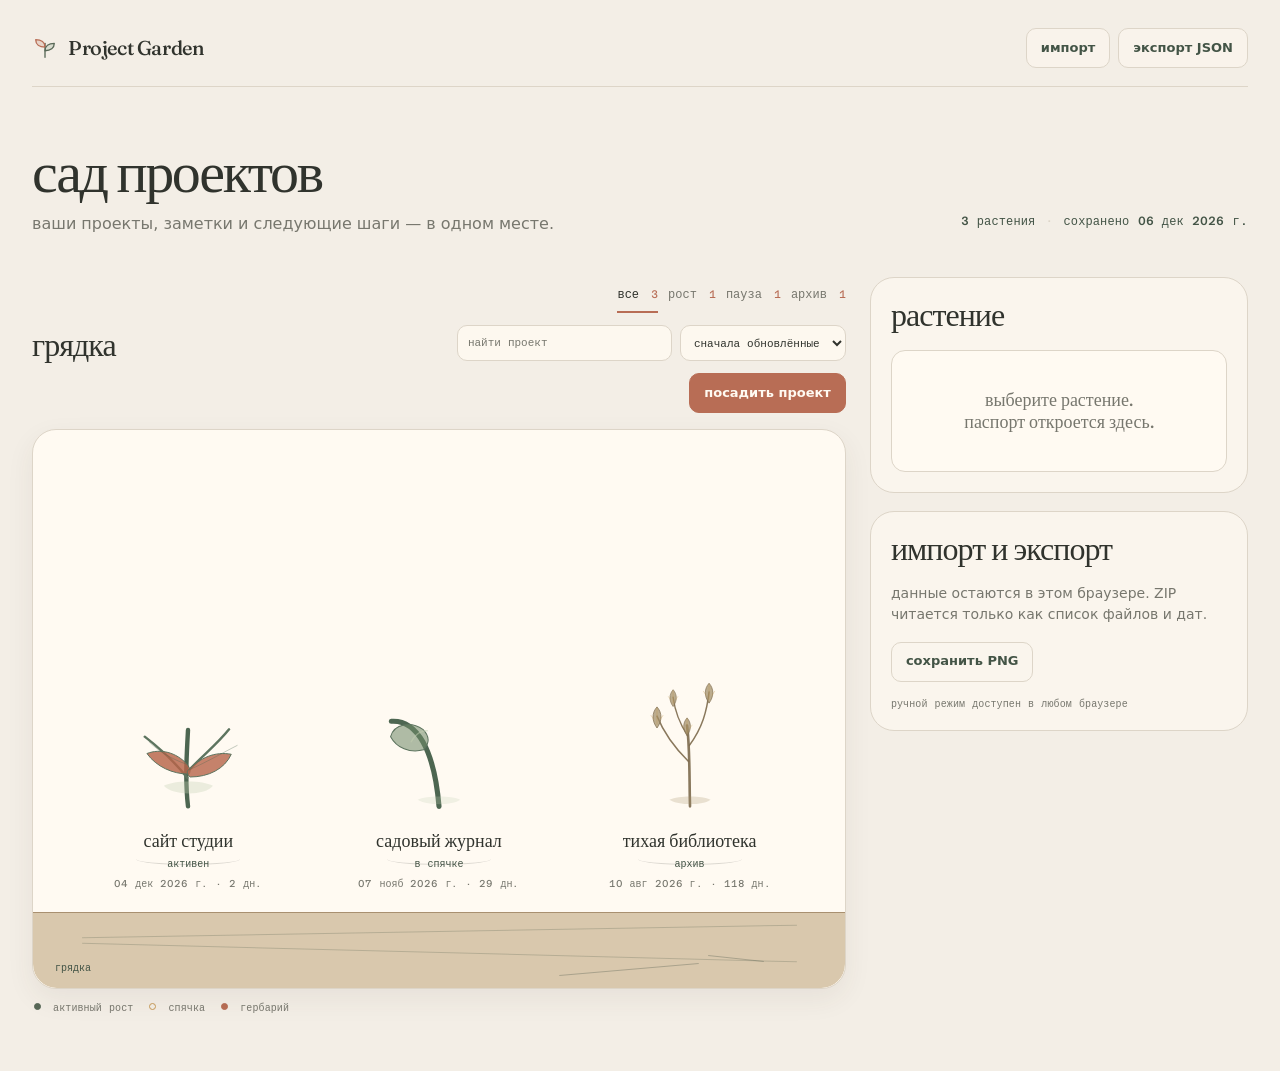
==== index.html @ 4c556061 "refine project garden for github pages" ====
<!doctype html>
<html lang="ru">
  <head>
    <meta charset="UTF-8" />
    <meta name="viewport" content="width=device-width, initial-scale=1" />
    <title>Project Garden — сад проектов</title>
    <link rel="preconnect" href="https://fonts.googleapis.com" />
    <link rel="preconnect" href="https://fonts.gstatic.com" crossorigin />
    <link href="https://fonts.googleapis.com/css2?family=Azeret+Mono:wght@400;500;600&family=Fraunces:opsz,wght@9..144,500;9..144,600;9..144,700&display=swap" rel="stylesheet" />
    <link rel="stylesheet" href="styles.css" />
  </head>
  <body>
    <a class="skip-link" href="#main-content">к содержанию</a>
    <main class="app-shell" id="main-content">
      <header class="topbar">
        <a class="brand" href="./" aria-label="Project Garden, на главную">
          <svg class="brand-mark" viewBox="0 0 28 28" aria-hidden="true" focusable="false">
            <path d="M14 24V9" />
            <path d="M14 13C8 13 4 10 4 5c6 0 10 3 10 8Z" />
            <path d="M14 17c6 0 10-3 10-8-6 0-10 3-10 8Z" />
          </svg>
          <span class="brand-name">Project Garden</span>
        </a>
        <nav class="top-actions" aria-label="инструменты журнала">
          <button class="button button-link" id="import-button" type="button">импорт</button>
          <button class="button button-link" id="export-json" type="button">экспорт JSON</button>
        </nav>
      </header>

      <section class="intro" aria-labelledby="page-title">
        <div>
          <h1 id="page-title">сад проектов</h1>
          <p class="intro-copy">ваши проекты, заметки и следующие шаги — в одном месте.</p>
        </div>
        <div class="intro-meta" aria-label="сводка сада">
          <span id="project-count">0 растений</span>
          <span class="meta-separator" aria-hidden="true">·</span>
          <span id="last-sync">локально</span>
        </div>
      </section>

      <div class="workspace">
        <section class="garden-column" aria-labelledby="garden-title">
          <div class="section-heading">
            <div>
              <h2 id="garden-title">грядка</h2>
            </div>
            <div class="heading-tools">
              <div class="filters" role="group" aria-label="фильтр по состоянию">
                <button class="filter-button is-active" data-filter="all" type="button">все <span class="filter-count" id="filter-count-all">3</span></button>
                <button class="filter-button" data-filter="active" type="button">рост <span class="filter-count" id="filter-count-active">1</span></button>
                <button class="filter-button" data-filter="sleeping" type="button">пауза <span class="filter-count" id="filter-count-sleeping">1</span></button>
                <button class="filter-button" data-filter="archived" type="button">архив <span class="filter-count" id="filter-count-archived">1</span></button>
              </div>
              <div class="garden-tools" role="search">
                  <label class="search-field">
                    <span class="visually-hidden">поиск по саду</span>
                    <input id="project-search" type="search" placeholder="найти проект" autocomplete="off" />
                    <button class="search-clear" id="clear-search" type="button" aria-label="очистить поиск" hidden>×</button>
                  </label>
                  <label class="sort-field">
                    <span class="visually-hidden">сортировка проектов</span>
                    <select id="project-sort">
                      <option value="updated">сначала обновлённые</option>
                      <option value="name">по названию</option>
                      <option value="status">по состоянию</option>
                    </select>
                  </label>
              </div>
              <button class="button button-plant" id="add-project" type="button">посадить проект</button>
            </div>
          </div>

          <div class="garden-scene" id="garden-scene" aria-live="polite">
            <div class="garden-empty" id="garden-empty" hidden>
              <span class="empty-stamp">пустая грядка</span>
              <h3 id="empty-title">посадите первый проект</h3>
              <p id="empty-copy">добавьте растение вручную или импортируйте JSON. сад сохранится в этом браузере.</p>
              <button class="button button-secondary" type="button" data-action="empty-add">добавить растение</button>
              <button class="button button-quiet" id="clear-filter" type="button" hidden>показать все</button>
            </div>
            <div class="plants-layer" id="plants-layer"></div>
            <div class="soil" aria-hidden="true">
              <span class="soil-label">грядка</span>
              <span class="soil-line"></span>
              <span class="soil-line soil-line-short"></span>
            </div>
          </div>

          <div class="garden-footer">
            <span><i class="legend-dot legend-active" aria-hidden="true"></i> активный рост</span>
            <span><i class="legend-dot legend-sleeping" aria-hidden="true"></i> спячка</span>
            <span><i class="legend-dot legend-archived" aria-hidden="true"></i> гербарий</span>
          </div>
        </section>

        <aside class="side-column">
          <section class="panel inspector-panel" aria-labelledby="inspector-title">
            <div class="section-heading compact">
              <div>
              <h2 id="inspector-title">растение</h2>
              </div>
              <span class="panel-index" id="panel-index"></span>
            </div>
            <div id="inspector-empty" class="inspector-empty">
                <p>выберите растение.<br />паспорт откроется здесь.</p>
            </div>
            <form id="project-form" class="project-form" hidden>
              <input type="hidden" id="project-id" name="id" />
              <div class="plant-preview" id="plant-preview" aria-hidden="true"></div>
              <div class="status-line">
                <span class="status-marker" id="status-marker"></span>
                <span class="mono" id="status-copy">активен</span>
                <span class="mono status-age" id="status-age">обновлено сегодня</span>
              </div>
              <label class="field field-large">
                <span>название</span>
                <input id="project-name" name="name" required maxlength="60" placeholder="например, сайт студии" />
              </label>
              <label class="field">
                <span>описание</span>
                <textarea id="project-description" name="description" rows="2" maxlength="220" placeholder="что растёт и зачем"></textarea>
              </label>
              <div class="form-grid">
                <label class="field">
                  <span>состояние</span>
                  <select id="project-status" name="status">
                    <option value="active">активный рост</option>
                    <option value="sleeping">в спячке</option>
                    <option value="archived">в архиве</option>
                  </select>
                </label>
                <label class="field color-field">
                  <span>цвет листьев</span>
                  <input id="project-color" name="color" type="color" value="#b7644a" />
                </label>
              </div>
              <label class="field">
                <span>последнее обновление</span>
                <input id="project-updated" name="updatedAt" type="date" />
              </label>
              <label class="field">
                <span>заметка</span>
                <textarea id="project-note" name="note" rows="2" maxlength="240" placeholder="что важно помнить"></textarea>
              </label>
              <label class="field">
                <span>следующий шаг</span>
                <input id="project-next-step" name="nextStep" maxlength="120" placeholder="например, собрать обратную связь" />
              </label>
              <div class="form-actions">
                <button class="button button-primary" type="submit">сохранить паспорт</button>
                <button class="button button-secondary" id="duplicate-project" type="button">дублировать</button>
                <button class="button button-quiet" id="delete-project" type="button">удалить</button>
              </div>
            </form>
          </section>

          <section class="panel tools-panel" aria-labelledby="tools-title">
            <div class="section-heading compact">
              <div>
              <h2 id="tools-title">импорт и экспорт</h2>
              </div>
            </div>
              <p class="panel-copy">данные остаются в этом браузере. ZIP читается только как список файлов и дат.</p>
            <div class="tool-actions">
              <button class="button button-secondary" id="export-png" type="button">сохранить PNG</button>
            </div>
            <label class="visually-hidden" for="file-input">файл JSON или ZIP для импорта</label>
            <input class="visually-hidden" id="file-input" type="file" aria-label="файл JSON или ZIP для импорта" accept=".json,.zip,application/json,application/zip" />
            <p class="file-note mono" id="file-note">ручной режим доступен в любом браузере</p>
          </section>
        </aside>
      </div>
      <p class="toast" id="toast" role="status" aria-live="polite"></p>
    </main>
    <script type="module" src="app.js"></script>
  </body>
</html>
---- styles.css ----
:root {
  color-scheme: light;
  --milk: #f3eee6;
  --paper: #fffaf2;
  --paper-soft: #faf4eb;
  --ink: #30332d;
  --muted: #77776e;
  --line: #ddd5c8;
  --moss: #586857;
  --moss-dark: #435446;
  --sage: #a9b9a2;
  --terracotta: #b86d55;
  --clay-dark: #955642;
  --ochre: #c79a58;
  --soil: #d9c8ad;
  --shadow: rgba(70, 60, 48, 0.07);
  --fraunces: "Fraunces", Georgia, serif;
  --mono: "Azeret Mono", "SFMono-Regular", Consolas, monospace;
  --sans: ui-sans-serif, system-ui, -apple-system, BlinkMacSystemFont, "Segoe UI", sans-serif;
  --radius-sm: 10px;
  --radius-md: 14px;
  --radius-lg: 20px;
  --radius-xl: 24px;
}

* { box-sizing: border-box; }
html { background: var(--milk); }
body { min-width: 320px; margin: 0; color: var(--ink); background: var(--milk); font-family: var(--sans); font-size: 15px; line-height: 1.5; -webkit-font-smoothing: antialiased; }
.skip-link { position: fixed; top: 12px; left: 12px; z-index: 20; transform: translateY(-160%); border: 1px solid var(--moss); padding: 9px 12px; color: var(--paper); background: var(--moss); font-family: var(--mono); font-size: 11px; text-decoration: none; }
.skip-link:focus { transform: translateY(0); }
button, input, textarea, select { font: inherit; }
button { cursor: pointer; }
h1, h2, h3, p { margin-top: 0; }
h1, h2, h3 { font-family: var(--fraunces); font-weight: 500; }
h1 { margin-bottom: 12px; font-size: clamp(44px, 5vw, 58px); letter-spacing: -0.04em; line-height: 0.98; }
h2 { margin-bottom: 0; font-size: clamp(28px, 3vw, 32px); letter-spacing: -0.03em; line-height: 1.05; }
h3 { margin-bottom: 8px; font-size: 23px; line-height: 1.15; }


.app-shell { width: min(1440px, calc(100% - 64px)); margin: 0 auto; padding: 28px 0 56px; }
.topbar { display: flex; align-items: center; gap: 20px; border-bottom: 1px solid var(--line); padding-bottom: 18px; }
.brand { display: inline-flex; align-items: center; gap: 10px; color: var(--ink); font-family: var(--fraunces); font-size: 20px; font-weight: 500; letter-spacing: -0.02em; line-height: 1.1; text-decoration: none; }
.brand-mark { width: 26px; height: 26px; flex: 0 0 auto; overflow: visible; fill: none; stroke: var(--moss); stroke-linecap: round; stroke-linejoin: round; stroke-width: 1.45; }
.brand-mark path:nth-child(2) { fill: rgba(184, 109, 85, 0.2); stroke: var(--terracotta); }
.brand-mark path:nth-child(3) { fill: rgba(169, 185, 162, 0.35); }
.top-actions { display: flex; align-items: center; gap: 8px; margin-left: auto; }

.button { min-height: 40px; border: 1px solid var(--line); border-radius: var(--radius-sm); padding: 9px 14px; color: var(--moss-dark); background: transparent; font-size: 13px; font-weight: 600; line-height: 1.15; transition: background-color 160ms ease, color 160ms ease, border-color 160ms ease; }
.button:hover { border-color: var(--sage); background: var(--paper); }
.button:focus-visible, .filter-button:focus-visible, input:focus-visible, textarea:focus-visible, select:focus-visible, .plant-button:focus-visible { outline: 3px solid rgba(199, 154, 88, 0.45); outline-offset: 3px; }
.button-link { border-color: var(--line); background: rgba(255, 250, 242, 0.5); }
.button-primary { border-color: var(--moss); color: var(--paper); background: var(--moss); }
.button-primary:hover { border-color: var(--moss-dark); color: var(--paper); background: var(--moss-dark); }
.button-secondary { color: var(--moss-dark); background: transparent; }
.button-secondary:hover { border-color: var(--moss); background: rgba(169, 185, 162, 0.14); }
.button-quiet { border-color: transparent; color: var(--terracotta); }
.button-quiet:hover { border-color: rgba(184, 109, 85, 0.35); color: var(--clay-dark); background: rgba(184, 109, 85, 0.08); }

.intro { display: flex; align-items: end; justify-content: space-between; gap: 32px; padding: 56px 0 42px; }
.intro-copy { max-width: 560px; margin: 0; color: var(--muted); font-size: 16px; line-height: 1.45; }
.intro-meta { display: flex; gap: 10px; align-items: center; padding-bottom: 5px; color: var(--moss-dark); font-family: var(--mono); font-size: 12px; font-weight: 500; line-height: 1.3; white-space: nowrap; }
.meta-separator { color: var(--line); }
.mono, .panel-index, .intro-meta, .garden-footer, .file-note { font-family: var(--mono); letter-spacing: 0.01em; }

.workspace { display: grid; grid-template-columns: minmax(0, 1.55fr) minmax(330px, 0.72fr); gap: 24px; align-items: start; }
.garden-column, .panel { min-width: 0; }
.section-heading { display: flex; align-items: center; justify-content: space-between; gap: 20px; margin-bottom: 16px; }
.section-heading.compact { align-items: start; margin-bottom: 18px; }
.heading-tools { display: flex; align-items: center; justify-content: flex-end; flex-wrap: wrap; gap: 12px 16px; }
.filters { display: flex; flex-wrap: wrap; align-items: center; gap: 2px 10px; }
.garden-tools { display: flex; align-items: center; justify-content: flex-end; flex-basis: 100%; gap: 8px; }
.search-field { position: relative; display: block; min-width: 190px; }
.search-field input { min-height: 36px; padding: 8px 30px 8px 10px; font-family: var(--mono); font-size: 11px; }
.search-field input::placeholder { color: var(--muted); opacity: 1; }
.search-clear { position: absolute; top: 50%; right: 4px; width: 26px; height: 26px; transform: translateY(-50%); border: 0; color: var(--muted); background: transparent; font-size: 18px; line-height: 1; }
.search-clear:hover { color: var(--ink); }
.sort-field { display: block; min-width: 150px; }
.sort-field select { min-height: 36px; padding: 8px 9px; font-family: var(--mono); font-size: 11px; }
.filter-button { min-height: 36px; border: 0; border-bottom: 2px solid transparent; padding: 7px 0 6px; color: var(--muted); background: transparent; font-family: var(--mono); font-size: 12px; line-height: 1.25; }
.filter-button:hover, .filter-button.is-active { color: var(--ink); border-bottom-color: var(--terracotta); }
.filter-count { margin-left: 4px; color: var(--terracotta); font-size: 11px; }
.button-plant { border-color: var(--terracotta); color: var(--paper); background: var(--terracotta); }
.button-plant:hover { border-color: var(--clay-dark); color: var(--paper); background: var(--clay-dark); }

.garden-scene { position: relative; min-height: 560px; overflow: hidden; border: 1px solid var(--line); border-radius: var(--radius-xl); background: var(--paper); box-shadow: 0 10px 28px var(--shadow); isolation: isolate; }
.plants-layer { position: absolute; inset: 34px 24px 90px; display: grid; grid-template-columns: repeat(auto-fit, minmax(126px, 1fr)); align-items: end; gap: 12px; padding: 24px 12px 0; }
.plant-button { position: relative; display: flex; min-width: 0; height: 420px; align-items: end; justify-content: center; border: 0; border-radius: var(--radius-md); padding: 0; color: inherit; background: transparent; text-align: center; }
.plant-button:hover { background: rgba(169, 185, 162, 0.08); }
.plant-button::after { content: ""; position: absolute; bottom: 43px; left: 50%; width: 104px; height: 11px; transform: translateX(-50%); border-bottom: 1px solid rgba(48, 51, 45, 0.17); border-radius: 50%; }
.plant-button.is-selected { background: rgba(184, 109, 85, 0.08); }
.plant-button.is-selected .plant-label { color: var(--clay-dark); }
.plant-figure { display: flex; flex-direction: column; align-items: center; gap: 7px; transform: translateY(-18px); }
.plant-svg { width: 176px; height: 270px; overflow: visible; transition: transform 220ms ease, filter 220ms ease; }
.plant-button:hover .plant-svg { transform: translateY(-4px); }
.plant-label { max-width: 175px; color: var(--ink); font-family: var(--fraunces); font-size: 18px; line-height: 1.1; }
.plant-state, .plant-age { color: var(--muted); font-family: var(--mono); font-size: 10px; line-height: 1.25; }
.plant-state { color: var(--moss-dark); }

.soil { position: absolute; right: 0; bottom: 0; left: 0; height: 76px; border-top: 1px solid #a99070; border-radius: 0 0 var(--radius-xl) var(--radius-xl); background: var(--soil); }
.soil::before, .soil::after { content: ""; position: absolute; inset: 18px 6% auto; border-top: 1px solid rgba(68, 83, 68, 0.23); transform: rotate(-1deg); }
.soil::after { top: 39px; transform: rotate(1.5deg); }
.soil-label { position: absolute; bottom: 13px; left: 22px; color: var(--moss-dark); font-family: var(--mono); font-size: 10px; }
.soil-line { position: absolute; right: 18%; bottom: 18px; width: 140px; border-top: 1px solid rgba(68, 83, 68, 0.32); transform: rotate(-5deg); }
.soil-line-short { right: 10%; bottom: 29px; width: 56px; transform: rotate(6deg); }

.garden-empty { position: absolute; top: 50%; left: 50%; width: min(390px, 76%); transform: translate(-50%, -50%); text-align: center; }
.garden-empty p { margin: 0 auto 20px; color: var(--muted); }
.empty-stamp { display: inline-block; margin-bottom: 16px; border-bottom: 1px solid var(--terracotta); color: var(--terracotta); font-family: var(--mono); font-size: 11px; }
.garden-empty[hidden], .project-form[hidden], [hidden] { display: none !important; }
.garden-footer { display: flex; flex-wrap: wrap; gap: 16px; padding: 13px 2px 0; color: var(--muted); font-size: 10px; line-height: 1.25; }
.legend-dot { display: inline-block; width: 7px; height: 7px; margin-right: 5px; border: 1px solid currentColor; border-radius: 50%; vertical-align: 1px; }
.legend-active { color: var(--moss); background: var(--moss); }
.legend-sleeping { color: var(--ochre); background: transparent; }
.legend-archived { color: var(--terracotta); background: var(--terracotta); }

.side-column { display: grid; gap: 18px; }
.panel { border: 1px solid var(--line); border-radius: var(--radius-xl); padding: 20px; background: rgba(255, 250, 242, 0.62); }
.panel-index { color: var(--muted); font-size: 11px; }
.inspector-empty { display: grid; min-height: 122px; place-items: center; border: 1px solid var(--line); border-radius: var(--radius-md); padding: 22px; color: var(--muted); background: var(--paper); font-family: var(--fraunces); font-size: 18px; line-height: 1.18; text-align: center; }
.inspector-empty p { margin: 0; }
.plant-preview { display: grid; min-height: 142px; place-items: center; margin-bottom: 14px; border: 1px solid var(--line); border-radius: var(--radius-md); background: var(--paper); }
.plant-preview .plant-svg { width: 108px; height: 142px; }
.status-line { display: flex; align-items: center; gap: 8px; margin-bottom: 18px; color: var(--moss-dark); font-family: var(--mono); font-size: 10px; line-height: 1.25; }
.status-marker { width: 8px; height: 8px; border: 1px solid currentColor; border-radius: 50%; background: currentColor; }
.status-age { margin-left: auto; color: var(--muted); font-size: 10px; }
.field { display: grid; gap: 6px; margin-bottom: 14px; color: var(--muted); font-family: var(--mono); font-size: 11px; line-height: 1.2; }
.field-large input { font-family: var(--fraunces); font-size: 24px; line-height: 1.15; }
input, textarea, select { width: 100%; border: 1px solid var(--line); border-radius: var(--radius-sm); padding: 10px 11px; color: var(--ink); background: rgba(255, 250, 242, 0.82); outline: none; }
input:hover, textarea:hover, select:hover { border-color: #b6b0a3; }
input:focus, textarea:focus, select:focus { border-color: var(--moss); }
textarea { min-height: 62px; resize: vertical; line-height: 1.4; }
select { appearance: auto; }
.form-grid { display: grid; grid-template-columns: 1fr 86px; gap: 12px; }
.color-field input { height: 40px; padding: 3px; }
.form-actions { display: flex; align-items: center; gap: 10px; margin-top: 20px; }
.panel-copy { max-width: 360px; margin-bottom: 18px; color: var(--muted); font-size: 14px; line-height: 1.45; }
.tool-actions { display: flex; flex-wrap: wrap; gap: 8px; }
.file-note { margin: 16px 0 0; color: var(--muted); font-size: 10px; line-height: 1.25; }
.toast { position: fixed; right: 28px; bottom: 24px; z-index: 10; max-width: 320px; margin: 0; border-left: 3px solid var(--terracotta); border-radius: 0 var(--radius-sm) var(--radius-sm) 0; padding: 11px 14px; color: var(--ink); background: var(--paper); box-shadow: 0 8px 24px var(--shadow); font-size: 13px; opacity: 0; transform: translateY(8px); pointer-events: none; transition: opacity 180ms ease, transform 180ms ease; }
.toast.is-visible { opacity: 1; transform: translateY(0); }
.visually-hidden { position: absolute !important; width: 1px !important; height: 1px !important; overflow: hidden !important; clip: rect(1px, 1px, 1px, 1px) !important; white-space: nowrap !important; }

@media (max-width: 980px) {
  .app-shell { width: min(100% - 36px, 760px); }
  .workspace { grid-template-columns: 1fr; }
  .side-column { grid-template-columns: 1fr 1fr; align-items: start; }
}

@media (max-width: 680px) {
  .app-shell { width: min(100% - 28px, 520px); padding-top: 18px; }
  .topbar { flex-wrap: wrap; gap: 12px 16px; }
  .top-actions { width: 100%; margin-left: 0; }
  .intro { display: block; padding: 40px 0 30px; }
  h1 { font-size: clamp(40px, 11vw, 46px); line-height: 1.02; }
  .intro-copy { max-width: 430px; font-size: 15px; }
  .intro-meta { margin-top: 16px; padding-bottom: 0; font-size: 11px; }
  .section-heading { display: block; }
  .heading-tools { display: block; margin-top: 12px; }
  .garden-tools { align-items: stretch; flex-direction: column; }
  .search-field, .sort-field { min-width: 0; width: 100%; }
  .filters { justify-content: start; }
  .button-plant { margin-top: 10px; }
  .garden-scene { min-height: 520px; border-radius: var(--radius-lg); }
  .plants-layer { inset: 26px 8px 82px; grid-template-columns: repeat(3, minmax(92px, 1fr)); gap: 4px; padding: 12px 2px 0; }
  .plant-button { height: 390px; }
  .plant-svg { width: 150px; height: 236px; }
  .plant-label { max-width: 100px; font-size: 14px; line-height: 1.1; overflow-wrap: anywhere; }
  .plant-state, .plant-age { font-size: 9px; line-height: 1.25; }
  .plant-age { max-width: 100px; white-space: normal; }
  .soil { border-radius: 0 0 var(--radius-lg) var(--radius-lg); }
  .side-column { grid-template-columns: 1fr; }
  .panel { border-radius: var(--radius-lg); padding: 18px; }
  .toast { right: 14px; bottom: 14px; left: 14px; max-width: none; }
}

@media (prefers-reduced-motion: reduce) {
  *, *::before, *::after { scroll-behavior: auto !important; transition-duration: 0.001ms !important; animation-duration: 0.001ms !important; animation-iteration-count: 1 !important; }
}
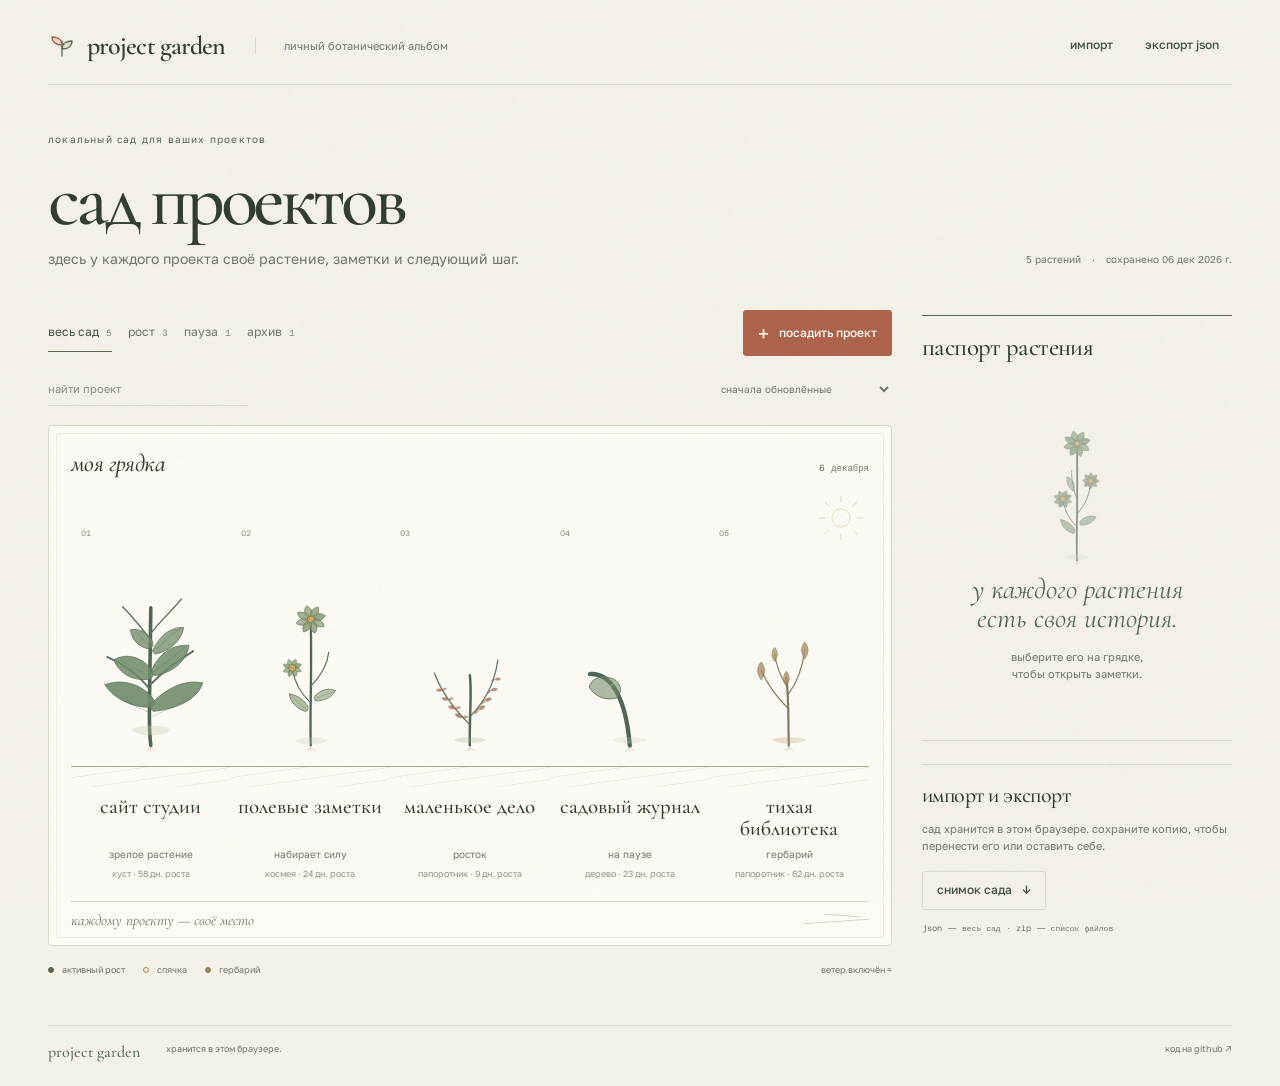
==== commit 291aa01c: "refine living garden and repository presentation" ====
--- a/index.html
+++ b/index.html
@@ -3,34 +3,44 @@
   <head>
     <meta charset="UTF-8" />
     <meta name="viewport" content="width=device-width, initial-scale=1" />
-    <title>Project Garden — сад проектов</title>
+    <title>project garden — сад проектов</title>
+    <meta name="description" content="локальный сад для проектов, заметок и следующих шагов. растения растут со временем, а данные остаются в вашем браузере." />
+    <meta name="theme-color" content="#f4f1e9" />
+    <meta property="og:title" content="project garden — сад проектов" />
+    <meta property="og:description" content="у каждого проекта своё растение, заметки и следующий шаг. локальный ботанический сад." />
+    <meta property="og:type" content="website" />
+    <meta property="og:url" content="https://chebaturkin.github.io/project-garden/" />
+    <meta property="og:image" content="https://chebaturkin.github.io/project-garden/docs/images/garden.png" />
+    <link rel="icon" href="favicon.svg" type="image/svg+xml" />
     <link rel="preconnect" href="https://fonts.googleapis.com" />
     <link rel="preconnect" href="https://fonts.gstatic.com" crossorigin />
-    <link href="https://fonts.googleapis.com/css2?family=Azeret+Mono:wght@400;500;600&family=Fraunces:opsz,wght@9..144,500;9..144,600;9..144,700&display=swap" rel="stylesheet" />
+    <link href="https://fonts.googleapis.com/css2?family=Azeret+Mono:wght@400;500&family=Cormorant+Garamond:ital,wght@0,400;0,500;0,600;1,400;1,500&family=Golos+Text:wght@400;500;600&display=swap" rel="stylesheet" />
     <link rel="stylesheet" href="styles.css" />
   </head>
   <body>
     <a class="skip-link" href="#main-content">к содержанию</a>
     <main class="app-shell" id="main-content">
       <header class="topbar">
-        <a class="brand" href="./" aria-label="Project Garden, на главную">
+        <a class="brand" href="./" aria-label="project garden, на главную">
           <svg class="brand-mark" viewBox="0 0 28 28" aria-hidden="true" focusable="false">
             <path d="M14 24V9" />
             <path d="M14 13C8 13 4 10 4 5c6 0 10 3 10 8Z" />
             <path d="M14 17c6 0 10-3 10-8-6 0-10 3-10 8Z" />
           </svg>
-          <span class="brand-name">Project Garden</span>
+          <span class="brand-name">project garden</span>
         </a>
+        <span class="topbar-note">личный ботанический альбом</span>
         <nav class="top-actions" aria-label="инструменты журнала">
           <button class="button button-link" id="import-button" type="button">импорт</button>
-          <button class="button button-link" id="export-json" type="button">экспорт JSON</button>
+          <button class="button button-link" id="export-json" type="button">экспорт json</button>
         </nav>
       </header>
 
       <section class="intro" aria-labelledby="page-title">
         <div>
+          <p class="eyebrow">локальный сад для ваших проектов</p>
           <h1 id="page-title">сад проектов</h1>
-          <p class="intro-copy">ваши проекты, заметки и следующие шаги — в одном месте.</p>
+          <p class="intro-copy">здесь у каждого проекта своё растение, заметки и следующий шаг.</p>
         </div>
         <div class="intro-meta" aria-label="сводка сада">
           <span id="project-count">0 растений</span>
@@ -41,16 +51,12 @@
 
       <div class="workspace">
         <section class="garden-column" aria-labelledby="garden-title">
-          <div class="section-heading">
-            <div>
-              <h2 id="garden-title">грядка</h2>
-            </div>
-            <div class="heading-tools">
+          <div class="garden-toolbar">
               <div class="filters" role="group" aria-label="фильтр по состоянию">
-                <button class="filter-button is-active" data-filter="all" type="button">все <span class="filter-count" id="filter-count-all">3</span></button>
-                <button class="filter-button" data-filter="active" type="button">рост <span class="filter-count" id="filter-count-active">1</span></button>
-                <button class="filter-button" data-filter="sleeping" type="button">пауза <span class="filter-count" id="filter-count-sleeping">1</span></button>
-                <button class="filter-button" data-filter="archived" type="button">архив <span class="filter-count" id="filter-count-archived">1</span></button>
+                <button class="filter-button is-active" data-filter="all" type="button">весь сад <span class="filter-count" id="filter-count-all">0</span></button>
+                <button class="filter-button" data-filter="active" type="button">рост <span class="filter-count" id="filter-count-active">0</span></button>
+                <button class="filter-button" data-filter="sleeping" type="button">пауза <span class="filter-count" id="filter-count-sleeping">0</span></button>
+                <button class="filter-button" data-filter="archived" type="button">архив <span class="filter-count" id="filter-count-archived">0</span></button>
               </div>
               <div class="garden-tools" role="search">
                   <label class="search-field">
@@ -67,21 +73,25 @@
                     </select>
                   </label>
               </div>
-              <button class="button button-plant" id="add-project" type="button">посадить проект</button>
-            </div>
+              <button class="button button-plant" id="add-project" type="button"><span aria-hidden="true">+</span> посадить проект</button>
           </div>
 
-          <div class="garden-scene" id="garden-scene" aria-live="polite">
+          <div class="garden-scene" id="garden-scene">
+            <div class="scene-heading">
+              <h2 id="garden-title">моя грядка</h2>
+              <span class="scene-date" id="scene-date"></span>
+            </div>
+            <svg class="scene-sun" viewBox="0 0 80 80" aria-hidden="true"><circle cx="40" cy="40" r="13"/><path d="M40 8v10m0 44v10M8 40h10m44 0h10M17 17l7 7m32 32 7 7M17 63l7-7m32-32 7-7"/></svg>
             <div class="garden-empty" id="garden-empty" hidden>
               <span class="empty-stamp">пустая грядка</span>
               <h3 id="empty-title">посадите первый проект</h3>
-              <p id="empty-copy">добавьте растение вручную или импортируйте JSON. сад сохранится в этом браузере.</p>
+              <p id="empty-copy">добавьте растение вручную или импортируйте json. сад сохранится в этом браузере.</p>
               <button class="button button-secondary" type="button" data-action="empty-add">добавить растение</button>
               <button class="button button-quiet" id="clear-filter" type="button" hidden>показать все</button>
             </div>
             <div class="plants-layer" id="plants-layer"></div>
             <div class="soil" aria-hidden="true">
-              <span class="soil-label">грядка</span>
+              <span class="soil-label">каждому проекту — своё место</span>
               <span class="soil-line"></span>
               <span class="soil-line soil-line-short"></span>
             </div>
@@ -91,6 +101,7 @@
             <span><i class="legend-dot legend-active" aria-hidden="true"></i> активный рост</span>
             <span><i class="legend-dot legend-sleeping" aria-hidden="true"></i> спячка</span>
             <span><i class="legend-dot legend-archived" aria-hidden="true"></i> гербарий</span>
+            <button class="motion-toggle" id="motion-toggle" type="button" aria-pressed="true">ветер включён <span aria-hidden="true">≈</span></button>
           </div>
         </section>
 
@@ -98,16 +109,21 @@
           <section class="panel inspector-panel" aria-labelledby="inspector-title">
             <div class="section-heading compact">
               <div>
-              <h2 id="inspector-title">растение</h2>
+              <h2 id="inspector-title">паспорт растения</h2>
               </div>
               <span class="panel-index" id="panel-index"></span>
             </div>
             <div id="inspector-empty" class="inspector-empty">
-                <p>выберите растение.<br />паспорт откроется здесь.</p>
+                <div id="empty-specimen" class="empty-specimen" aria-hidden="true"></div>
+                <p>у каждого растения<br />есть своя история.</p>
+                <span>выберите его на грядке,<br />чтобы открыть заметки.</span>
             </div>
             <form id="project-form" class="project-form" hidden>
               <input type="hidden" id="project-id" name="id" />
               <div class="plant-preview" id="plant-preview" aria-hidden="true"></div>
+              <div class="botanical-caption"><span id="plant-species"></span><span id="growth-stage"></span></div>
+              <div class="growth-track" aria-hidden="true"><span id="growth-fill"></span></div>
+              <div class="growth-info"><span id="growth-days"></span><button id="preview-growth" type="button">посмотреть рост <span aria-hidden="true">↗</span></button></div>
               <div class="status-line">
                 <span class="status-marker" id="status-marker"></span>
                 <span class="mono" id="status-copy">активен</span>
@@ -116,10 +132,6 @@
               <label class="field field-large">
                 <span>название</span>
                 <input id="project-name" name="name" required maxlength="60" placeholder="например, сайт студии" />
-              </label>
-              <label class="field">
-                <span>описание</span>
-                <textarea id="project-description" name="description" rows="2" maxlength="220" placeholder="что растёт и зачем"></textarea>
               </label>
               <div class="form-grid">
                 <label class="field">
@@ -136,17 +148,24 @@
                 </label>
               </div>
               <label class="field">
-                <span>последнее обновление</span>
-                <input id="project-updated" name="updatedAt" type="date" />
-              </label>
-              <label class="field">
                 <span>заметка</span>
                 <textarea id="project-note" name="note" rows="2" maxlength="240" placeholder="что важно помнить"></textarea>
               </label>
-              <label class="field">
+              <label class="field next-step-field">
                 <span>следующий шаг</span>
                 <input id="project-next-step" name="nextStep" maxlength="120" placeholder="например, собрать обратную связь" />
               </label>
+              <details class="project-details">
+                <summary>описание и дата</summary>
+                <label class="field">
+                  <span>описание</span>
+                  <textarea id="project-description" name="description" rows="2" maxlength="220" placeholder="что растёт и зачем"></textarea>
+                </label>
+                <label class="field">
+                  <span>последнее обновление</span>
+                  <input id="project-updated" name="updatedAt" type="date" />
+                </label>
+              </details>
               <div class="form-actions">
                 <button class="button button-primary" type="submit">сохранить паспорт</button>
                 <button class="button button-secondary" id="duplicate-project" type="button">дублировать</button>
@@ -161,18 +180,30 @@
               <h2 id="tools-title">импорт и экспорт</h2>
               </div>
             </div>
-              <p class="panel-copy">данные остаются в этом браузере. ZIP читается только как список файлов и дат.</p>
+              <p class="panel-copy">сад хранится в этом браузере. сохраните копию, чтобы перенести его или оставить себе.</p>
             <div class="tool-actions">
-              <button class="button button-secondary" id="export-png" type="button">сохранить PNG</button>
-            </div>
-            <label class="visually-hidden" for="file-input">файл JSON или ZIP для импорта</label>
-            <input class="visually-hidden" id="file-input" type="file" aria-label="файл JSON или ZIP для импорта" accept=".json,.zip,application/json,application/zip" />
-            <p class="file-note mono" id="file-note">ручной режим доступен в любом браузере</p>
+              <button class="button button-secondary" id="export-png" type="button">снимок сада <span aria-hidden="true">↓</span></button>
+            </div>
+            <label class="visually-hidden" for="file-input">файл json или zip для импорта</label>
+            <input class="visually-hidden" id="file-input" type="file" aria-label="файл json или zip для импорта" accept=".json,.zip,application/json,application/zip" />
+            <p class="file-note mono" id="file-note">json — весь сад · zip — список файлов</p>
           </section>
         </aside>
       </div>
+      <footer class="page-footer"><span>project garden</span><span>хранится в этом браузере.</span><a href="https://github.com/chebaturkin/project-garden" target="_blank" rel="noreferrer">код на github ↗</a></footer>
       <p class="toast" id="toast" role="status" aria-live="polite"></p>
     </main>
+    <dialog class="growth-dialog" id="growth-dialog" aria-labelledby="growth-title">
+      <div class="dialog-heading"><div><p class="eyebrow">ботаническое наблюдение</p><h2 id="growth-title">как растёт растение</h2></div><button id="close-growth" class="dialog-close" type="button" aria-label="закрыть наблюдение">×</button></div>
+      <p id="growth-project-name" class="growth-project-name"></p>
+      <div id="growth-specimen" class="growth-specimen" aria-hidden="true"></div>
+      <div class="growth-reading"><span id="growth-preview-stage"></span><output id="growth-preview-days" for="growth-slider">0 дней</output></div>
+      <label class="visually-hidden" for="growth-slider">дни активного роста</label>
+      <input id="growth-slider" type="range" min="0" max="90" value="0" />
+      <div class="growth-scale" aria-hidden="true"><span>посадка</span><span>две недели</span><span>три месяца</span></div>
+      <p class="growth-explanation">передвиньте ползунок, чтобы посмотреть рост. в саду растение меняется с течением времени. пауза останавливает рост, а заметки помогают помнить, что дальше.</p>
+      <p class="growth-footnote">это наблюдение — проект остаётся как есть.</p>
+    </dialog>
     <script type="module" src="app.js"></script>
   </body>
 </html>
--- a/styles.css
+++ b/styles.css
@@ -1,178 +1,289 @@
 :root {
   color-scheme: light;
-  --milk: #f3eee6;
-  --paper: #fffaf2;
-  --paper-soft: #faf4eb;
-  --ink: #30332d;
-  --muted: #77776e;
-  --line: #ddd5c8;
-  --moss: #586857;
-  --moss-dark: #435446;
-  --sage: #a9b9a2;
-  --terracotta: #b86d55;
-  --clay-dark: #955642;
-  --ochre: #c79a58;
-  --soil: #d9c8ad;
-  --shadow: rgba(70, 60, 48, 0.07);
-  --fraunces: "Fraunces", Georgia, serif;
+  --milk: #f4f1e9;
+  --paper: #fcfaf4;
+  --paper-soft: #eeeadf;
+  --ink: #303d30;
+  --muted: #727668;
+  --line: #d9d9ca;
+  --moss: #53694f;
+  --moss-dark: #3e513b;
+  --sage: #a2b492;
+  --terracotta: #ad624b;
+  --clay-dark: #914a36;
+  --ochre: #b38a45;
+  --soil: #e5dfcf;
+  --shadow: rgba(44, 57, 39, .06);
+  --serif: "Cormorant Garamond", Georgia, serif;
   --mono: "Azeret Mono", "SFMono-Regular", Consolas, monospace;
-  --sans: ui-sans-serif, system-ui, -apple-system, BlinkMacSystemFont, "Segoe UI", sans-serif;
-  --radius-sm: 10px;
-  --radius-md: 14px;
-  --radius-lg: 20px;
-  --radius-xl: 24px;
-}
-
+  --sans: "Golos Text", ui-sans-serif, system-ui, sans-serif;
+}
 * { box-sizing: border-box; }
 html { background: var(--milk); }
-body { min-width: 320px; margin: 0; color: var(--ink); background: var(--milk); font-family: var(--sans); font-size: 15px; line-height: 1.5; -webkit-font-smoothing: antialiased; }
-.skip-link { position: fixed; top: 12px; left: 12px; z-index: 20; transform: translateY(-160%); border: 1px solid var(--moss); padding: 9px 12px; color: var(--paper); background: var(--moss); font-family: var(--mono); font-size: 11px; text-decoration: none; }
-.skip-link:focus { transform: translateY(0); }
+body { min-width: 320px; margin: 0; color: var(--ink); background: var(--milk); font: 14px/1.55 var(--sans); -webkit-font-smoothing: antialiased; }
+body::before { position: fixed; inset: 0; z-index: 10; pointer-events: none; opacity: .025; content: ""; background-image: url("data:image/svg+xml,%3Csvg viewBox='0 0 160 160' xmlns='http://www.w3.org/2000/svg'%3E%3Cfilter id='n'%3E%3CfeTurbulence type='fractalNoise' baseFrequency='.8' numOctaves='3' stitchTiles='stitch'/%3E%3C/filter%3E%3Cpath fill='%23000' filter='url(%23n)' opacity='.8' d='M0 0h160v160H0z'/%3E%3C/svg%3E"); }
 button, input, textarea, select { font: inherit; }
 button { cursor: pointer; }
+a { color: inherit; }
 h1, h2, h3, p { margin-top: 0; }
-h1, h2, h3 { font-family: var(--fraunces); font-weight: 500; }
-h1 { margin-bottom: 12px; font-size: clamp(44px, 5vw, 58px); letter-spacing: -0.04em; line-height: 0.98; }
-h2 { margin-bottom: 0; font-size: clamp(28px, 3vw, 32px); letter-spacing: -0.03em; line-height: 1.05; }
-h3 { margin-bottom: 8px; font-size: 23px; line-height: 1.15; }
-
-
-.app-shell { width: min(1440px, calc(100% - 64px)); margin: 0 auto; padding: 28px 0 56px; }
-.topbar { display: flex; align-items: center; gap: 20px; border-bottom: 1px solid var(--line); padding-bottom: 18px; }
-.brand { display: inline-flex; align-items: center; gap: 10px; color: var(--ink); font-family: var(--fraunces); font-size: 20px; font-weight: 500; letter-spacing: -0.02em; line-height: 1.1; text-decoration: none; }
-.brand-mark { width: 26px; height: 26px; flex: 0 0 auto; overflow: visible; fill: none; stroke: var(--moss); stroke-linecap: round; stroke-linejoin: round; stroke-width: 1.45; }
-.brand-mark path:nth-child(2) { fill: rgba(184, 109, 85, 0.2); stroke: var(--terracotta); }
-.brand-mark path:nth-child(3) { fill: rgba(169, 185, 162, 0.35); }
-.top-actions { display: flex; align-items: center; gap: 8px; margin-left: auto; }
-
-.button { min-height: 40px; border: 1px solid var(--line); border-radius: var(--radius-sm); padding: 9px 14px; color: var(--moss-dark); background: transparent; font-size: 13px; font-weight: 600; line-height: 1.15; transition: background-color 160ms ease, color 160ms ease, border-color 160ms ease; }
-.button:hover { border-color: var(--sage); background: var(--paper); }
-.button:focus-visible, .filter-button:focus-visible, input:focus-visible, textarea:focus-visible, select:focus-visible, .plant-button:focus-visible { outline: 3px solid rgba(199, 154, 88, 0.45); outline-offset: 3px; }
-.button-link { border-color: var(--line); background: rgba(255, 250, 242, 0.5); }
+h1, h2, h3 { font-family: var(--serif); font-weight: 500; }
+h1 { margin: 0 0 13px; font-size: clamp(58px, 6vw, 88px); line-height: .92; letter-spacing: -.055em; }
+h2 { margin: 0; font-size: 29px; line-height: 1.1; letter-spacing: -.025em; }
+h3 { margin-bottom: 12px; font-size: 34px; font-weight: 400; line-height: 1; }
+[hidden] { display: none !important; }
+.visually-hidden { position: absolute !important; width: 1px !important; height: 1px !important; overflow: hidden !important; clip-path: inset(50%) !important; white-space: nowrap !important; }
+.skip-link { position: fixed; top: 12px; left: 12px; z-index: 30; transform: translateY(-180%); padding: 10px 14px; background: var(--moss); color: var(--paper); }
+.skip-link:focus { transform: none; }
+:where(button, a, input, textarea, select):focus-visible { outline: 2px solid var(--ochre); outline-offset: 4px; }
+.app-shell { width: min(1500px, calc(100% - 96px)); margin: 0 auto; padding: 26px 0 24px; }
+.topbar { display: flex; align-items: center; gap: 30px; padding-bottom: 19px; border-bottom: 1px solid var(--line); }
+.brand { display: inline-flex; align-items: center; gap: 11px; font: 600 26px/1 var(--serif); letter-spacing: -.035em; text-decoration: none; }
+.brand-mark { width: 28px; height: 28px; fill: none; stroke: var(--moss); stroke-width: 1.3; stroke-linecap: round; stroke-linejoin: round; }
+.brand-mark path:nth-child(2) { fill: #ad624b30; stroke: var(--terracotta); }
+.brand-mark path:nth-child(3) { fill: #a2b49250; }
+.topbar-note { padding-left: 28px; border-left: 1px solid var(--line); color: var(--muted); font-size: 11px; }
+.top-actions { display: flex; gap: 6px; margin-left: auto; }
+.button { display: inline-flex; align-items: center; justify-content: center; gap: 10px; min-height: 39px; border: 1px solid var(--line); border-radius: 3px; padding: 10px 14px; color: var(--moss-dark); background: transparent; font-size: 11px; font-weight: 500; line-height: 1.2; transition: background-color .2s, border-color .2s, color .2s, transform .2s; }
+.button:hover { border-color: var(--moss); background: #a2b49214; }
+.button:active { transform: translateY(1px); }
+.button-link { border-color: transparent; padding-inline: 12px; }
+.button-link:hover { border-color: var(--line); background: var(--paper); }
 .button-primary { border-color: var(--moss); color: var(--paper); background: var(--moss); }
-.button-primary:hover { border-color: var(--moss-dark); color: var(--paper); background: var(--moss-dark); }
-.button-secondary { color: var(--moss-dark); background: transparent; }
-.button-secondary:hover { border-color: var(--moss); background: rgba(169, 185, 162, 0.14); }
+.button-primary:hover { background: var(--moss-dark); color: var(--paper); }
+.button-plant { margin-left: auto; border-color: var(--terracotta); background: var(--terracotta); color: var(--paper); white-space: nowrap; }
+.button-plant span { font-size: 20px; font-weight: 400; }
+.button-plant:hover { border-color: var(--clay-dark); background: var(--clay-dark); color: var(--paper); }
 .button-quiet { border-color: transparent; color: var(--terracotta); }
-.button-quiet:hover { border-color: rgba(184, 109, 85, 0.35); color: var(--clay-dark); background: rgba(184, 109, 85, 0.08); }
-
-.intro { display: flex; align-items: end; justify-content: space-between; gap: 32px; padding: 56px 0 42px; }
-.intro-copy { max-width: 560px; margin: 0; color: var(--muted); font-size: 16px; line-height: 1.45; }
-.intro-meta { display: flex; gap: 10px; align-items: center; padding-bottom: 5px; color: var(--moss-dark); font-family: var(--mono); font-size: 12px; font-weight: 500; line-height: 1.3; white-space: nowrap; }
-.meta-separator { color: var(--line); }
-.mono, .panel-index, .intro-meta, .garden-footer, .file-note { font-family: var(--mono); letter-spacing: 0.01em; }
-
-.workspace { display: grid; grid-template-columns: minmax(0, 1.55fr) minmax(330px, 0.72fr); gap: 24px; align-items: start; }
+.button-quiet:hover { border-color: #ad624b40; background: #ad624b0a; }
+.intro { display: flex; align-items: end; justify-content: space-between; gap: 32px; padding: 47px 0 40px; }
+.eyebrow { margin: 0 0 17px; color: var(--moss); font-size: 10px; letter-spacing: .12em; }
+.intro-copy { max-width: 490px; margin: 0; color: var(--muted); font-size: 13px; }
+.intro-meta { display: flex; align-items: center; gap: 11px; padding-bottom: 2px; color: var(--muted); font-size: 10px; white-space: nowrap; }
+.meta-separator { color: var(--terracotta); }
+.mono, .panel-index, .scene-date, .plant-index { font-family: var(--mono); }
+.workspace { display: grid; grid-template-columns: minmax(0, 1fr) 310px; gap: 30px; align-items: start; }
 .garden-column, .panel { min-width: 0; }
-.section-heading { display: flex; align-items: center; justify-content: space-between; gap: 20px; margin-bottom: 16px; }
-.section-heading.compact { align-items: start; margin-bottom: 18px; }
-.heading-tools { display: flex; align-items: center; justify-content: flex-end; flex-wrap: wrap; gap: 12px 16px; }
-.filters { display: flex; flex-wrap: wrap; align-items: center; gap: 2px 10px; }
-.garden-tools { display: flex; align-items: center; justify-content: flex-end; flex-basis: 100%; gap: 8px; }
-.search-field { position: relative; display: block; min-width: 190px; }
-.search-field input { min-height: 36px; padding: 8px 30px 8px 10px; font-family: var(--mono); font-size: 11px; }
-.search-field input::placeholder { color: var(--muted); opacity: 1; }
-.search-clear { position: absolute; top: 50%; right: 4px; width: 26px; height: 26px; transform: translateY(-50%); border: 0; color: var(--muted); background: transparent; font-size: 18px; line-height: 1; }
-.search-clear:hover { color: var(--ink); }
-.sort-field { display: block; min-width: 150px; }
-.sort-field select { min-height: 36px; padding: 8px 9px; font-family: var(--mono); font-size: 11px; }
-.filter-button { min-height: 36px; border: 0; border-bottom: 2px solid transparent; padding: 7px 0 6px; color: var(--muted); background: transparent; font-family: var(--mono); font-size: 12px; line-height: 1.25; }
-.filter-button:hover, .filter-button.is-active { color: var(--ink); border-bottom-color: var(--terracotta); }
-.filter-count { margin-left: 4px; color: var(--terracotta); font-size: 11px; }
-.button-plant { border-color: var(--terracotta); color: var(--paper); background: var(--terracotta); }
-.button-plant:hover { border-color: var(--clay-dark); color: var(--paper); background: var(--clay-dark); }
-
-.garden-scene { position: relative; min-height: 560px; overflow: hidden; border: 1px solid var(--line); border-radius: var(--radius-xl); background: var(--paper); box-shadow: 0 10px 28px var(--shadow); isolation: isolate; }
-.plants-layer { position: absolute; inset: 34px 24px 90px; display: grid; grid-template-columns: repeat(auto-fit, minmax(126px, 1fr)); align-items: end; gap: 12px; padding: 24px 12px 0; }
-.plant-button { position: relative; display: flex; min-width: 0; height: 420px; align-items: end; justify-content: center; border: 0; border-radius: var(--radius-md); padding: 0; color: inherit; background: transparent; text-align: center; }
-.plant-button:hover { background: rgba(169, 185, 162, 0.08); }
-.plant-button::after { content: ""; position: absolute; bottom: 43px; left: 50%; width: 104px; height: 11px; transform: translateX(-50%); border-bottom: 1px solid rgba(48, 51, 45, 0.17); border-radius: 50%; }
-.plant-button.is-selected { background: rgba(184, 109, 85, 0.08); }
-.plant-button.is-selected .plant-label { color: var(--clay-dark); }
-.plant-figure { display: flex; flex-direction: column; align-items: center; gap: 7px; transform: translateY(-18px); }
-.plant-svg { width: 176px; height: 270px; overflow: visible; transition: transform 220ms ease, filter 220ms ease; }
-.plant-button:hover .plant-svg { transform: translateY(-4px); }
-.plant-label { max-width: 175px; color: var(--ink); font-family: var(--fraunces); font-size: 18px; line-height: 1.1; }
-.plant-state, .plant-age { color: var(--muted); font-family: var(--mono); font-size: 10px; line-height: 1.25; }
-.plant-state { color: var(--moss-dark); }
-
-.soil { position: absolute; right: 0; bottom: 0; left: 0; height: 76px; border-top: 1px solid #a99070; border-radius: 0 0 var(--radius-xl) var(--radius-xl); background: var(--soil); }
-.soil::before, .soil::after { content: ""; position: absolute; inset: 18px 6% auto; border-top: 1px solid rgba(68, 83, 68, 0.23); transform: rotate(-1deg); }
-.soil::after { top: 39px; transform: rotate(1.5deg); }
-.soil-label { position: absolute; bottom: 13px; left: 22px; color: var(--moss-dark); font-family: var(--mono); font-size: 10px; }
-.soil-line { position: absolute; right: 18%; bottom: 18px; width: 140px; border-top: 1px solid rgba(68, 83, 68, 0.32); transform: rotate(-5deg); }
-.soil-line-short { right: 10%; bottom: 29px; width: 56px; transform: rotate(6deg); }
-
-.garden-empty { position: absolute; top: 50%; left: 50%; width: min(390px, 76%); transform: translate(-50%, -50%); text-align: center; }
-.garden-empty p { margin: 0 auto 20px; color: var(--muted); }
-.empty-stamp { display: inline-block; margin-bottom: 16px; border-bottom: 1px solid var(--terracotta); color: var(--terracotta); font-family: var(--mono); font-size: 11px; }
-.garden-empty[hidden], .project-form[hidden], [hidden] { display: none !important; }
-.garden-footer { display: flex; flex-wrap: wrap; gap: 16px; padding: 13px 2px 0; color: var(--muted); font-size: 10px; line-height: 1.25; }
-.legend-dot { display: inline-block; width: 7px; height: 7px; margin-right: 5px; border: 1px solid currentColor; border-radius: 50%; vertical-align: 1px; }
-.legend-active { color: var(--moss); background: var(--moss); }
-.legend-sleeping { color: var(--ochre); background: transparent; }
-.legend-archived { color: var(--terracotta); background: var(--terracotta); }
-
-.side-column { display: grid; gap: 18px; }
-.panel { border: 1px solid var(--line); border-radius: var(--radius-xl); padding: 20px; background: rgba(255, 250, 242, 0.62); }
-.panel-index { color: var(--muted); font-size: 11px; }
-.inspector-empty { display: grid; min-height: 122px; place-items: center; border: 1px solid var(--line); border-radius: var(--radius-md); padding: 22px; color: var(--muted); background: var(--paper); font-family: var(--fraunces); font-size: 18px; line-height: 1.18; text-align: center; }
-.inspector-empty p { margin: 0; }
-.plant-preview { display: grid; min-height: 142px; place-items: center; margin-bottom: 14px; border: 1px solid var(--line); border-radius: var(--radius-md); background: var(--paper); }
-.plant-preview .plant-svg { width: 108px; height: 142px; }
-.status-line { display: flex; align-items: center; gap: 8px; margin-bottom: 18px; color: var(--moss-dark); font-family: var(--mono); font-size: 10px; line-height: 1.25; }
-.status-marker { width: 8px; height: 8px; border: 1px solid currentColor; border-radius: 50%; background: currentColor; }
-.status-age { margin-left: auto; color: var(--muted); font-size: 10px; }
-.field { display: grid; gap: 6px; margin-bottom: 14px; color: var(--muted); font-family: var(--mono); font-size: 11px; line-height: 1.2; }
-.field-large input { font-family: var(--fraunces); font-size: 24px; line-height: 1.15; }
-input, textarea, select { width: 100%; border: 1px solid var(--line); border-radius: var(--radius-sm); padding: 10px 11px; color: var(--ink); background: rgba(255, 250, 242, 0.82); outline: none; }
-input:hover, textarea:hover, select:hover { border-color: #b6b0a3; }
-input:focus, textarea:focus, select:focus { border-color: var(--moss); }
-textarea { min-height: 62px; resize: vertical; line-height: 1.4; }
-select { appearance: auto; }
-.form-grid { display: grid; grid-template-columns: 1fr 86px; gap: 12px; }
-.color-field input { height: 40px; padding: 3px; }
-.form-actions { display: flex; align-items: center; gap: 10px; margin-top: 20px; }
-.panel-copy { max-width: 360px; margin-bottom: 18px; color: var(--muted); font-size: 14px; line-height: 1.45; }
-.tool-actions { display: flex; flex-wrap: wrap; gap: 8px; }
-.file-note { margin: 16px 0 0; color: var(--muted); font-size: 10px; line-height: 1.25; }
-.toast { position: fixed; right: 28px; bottom: 24px; z-index: 10; max-width: 320px; margin: 0; border-left: 3px solid var(--terracotta); border-radius: 0 var(--radius-sm) var(--radius-sm) 0; padding: 11px 14px; color: var(--ink); background: var(--paper); box-shadow: 0 8px 24px var(--shadow); font-size: 13px; opacity: 0; transform: translateY(8px); pointer-events: none; transition: opacity 180ms ease, transform 180ms ease; }
-.toast.is-visible { opacity: 1; transform: translateY(0); }
-.visually-hidden { position: absolute !important; width: 1px !important; height: 1px !important; overflow: hidden !important; clip: rect(1px, 1px, 1px, 1px) !important; white-space: nowrap !important; }
-
-@media (max-width: 980px) {
-  .app-shell { width: min(100% - 36px, 760px); }
-  .workspace { grid-template-columns: 1fr; }
-  .side-column { grid-template-columns: 1fr 1fr; align-items: start; }
-}
-
-@media (max-width: 680px) {
-  .app-shell { width: min(100% - 28px, 520px); padding-top: 18px; }
-  .topbar { flex-wrap: wrap; gap: 12px 16px; }
-  .top-actions { width: 100%; margin-left: 0; }
-  .intro { display: block; padding: 40px 0 30px; }
-  h1 { font-size: clamp(40px, 11vw, 46px); line-height: 1.02; }
-  .intro-copy { max-width: 430px; font-size: 15px; }
-  .intro-meta { margin-top: 16px; padding-bottom: 0; font-size: 11px; }
-  .section-heading { display: block; }
-  .heading-tools { display: block; margin-top: 12px; }
-  .garden-tools { align-items: stretch; flex-direction: column; }
-  .search-field, .sort-field { min-width: 0; width: 100%; }
-  .filters { justify-content: start; }
-  .button-plant { margin-top: 10px; }
-  .garden-scene { min-height: 520px; border-radius: var(--radius-lg); }
-  .plants-layer { inset: 26px 8px 82px; grid-template-columns: repeat(3, minmax(92px, 1fr)); gap: 4px; padding: 12px 2px 0; }
-  .plant-button { height: 390px; }
-  .plant-svg { width: 150px; height: 236px; }
-  .plant-label { max-width: 100px; font-size: 14px; line-height: 1.1; overflow-wrap: anywhere; }
-  .plant-state, .plant-age { font-size: 9px; line-height: 1.25; }
-  .plant-age { max-width: 100px; white-space: normal; }
-  .soil { border-radius: 0 0 var(--radius-lg) var(--radius-lg); }
-  .side-column { grid-template-columns: 1fr; }
-  .panel { border-radius: var(--radius-lg); padding: 18px; }
-  .toast { right: 14px; bottom: 14px; left: 14px; max-width: none; }
-}
-
-@media (prefers-reduced-motion: reduce) {
-  *, *::before, *::after { scroll-behavior: auto !important; transition-duration: 0.001ms !important; animation-duration: 0.001ms !important; animation-iteration-count: 1 !important; }
-}
+.garden-toolbar { display: flex; align-items: center; flex-wrap: wrap; gap: 16px; margin-bottom: 19px; }
+.filters { display: flex; gap: 16px; align-items: center; }
+.filter-button { min-height: 39px; border: 0; border-bottom: 1px solid transparent; padding: 8px 0; background: transparent; color: var(--muted); font-size: 11px; white-space: nowrap; transition: border-color .2s, color .2s; }
+.filter-button:hover, .filter-button.is-active { color: var(--moss-dark); border-bottom-color: var(--moss); }
+.filter-count { margin-left: 4px; color: #929585; font: 9px var(--mono); }
+.garden-tools { order: 3; display: flex; flex: 1 1 100%; justify-content: space-between; align-items: center; gap: 16px; }
+.search-field { position: relative; display: block; width: 200px; }
+.search-field input { border: 0; border-bottom: 1px solid var(--line); border-radius: 0; padding: 8px 24px 8px 0; background: transparent; font-size: 11px; }
+.search-field input::-webkit-search-cancel-button { appearance: none; }
+.search-clear { position: absolute; top: 2px; right: 0; width: 30px; height: 30px; border: 0; background: transparent; color: var(--muted); font-size: 19px; }
+.sort-field { width: 175px; }
+.sort-field select { padding: 6px 0; border: 0; background: transparent; color: var(--muted); font-size: 10px; }
+.garden-scene { position: relative; min-height: 480px; border: 1px solid var(--line); border-radius: 4px; padding: 25px 22px 64px; background: var(--paper); isolation: isolate; }
+.garden-scene::before { content: ""; position: absolute; inset: 7px; border: 1px solid #d9d9ca65; border-radius: 2px; pointer-events: none; z-index: -1; }
+.scene-heading { display: flex; align-items: baseline; justify-content: space-between; gap: 16px; }
+.scene-heading h2 { font-size: 24px; font-style: italic; }
+.scene-date { color: var(--muted); font-size: 9px; }
+.scene-sun { position: absolute; top: 64px; right: 22px; width: 56px; height: 56px; fill: none; stroke: var(--ochre); stroke-width: .8; opacity: .5; }
+.plants-layer { display: grid; grid-template-columns: repeat(auto-fit, minmax(142px, 1fr)); align-items: end; gap: 22px 0; padding-top: 44px; }
+.plant-button { position: relative; min-width: 0; height: 340px; border: 0; padding: 0 6px; color: inherit; background: transparent; text-align: center; border-radius: 2px; }
+.plant-button::before { content: ""; position: absolute; right: 0; bottom: 85px; left: 0; height: 20px; border-top: 1px solid #aea891; background: repeating-linear-gradient(-8deg, transparent 0 7px, #aea89125 7px 8px, transparent 8px 12px); pointer-events: none; }
+.plant-button::after { content: ""; position: absolute; top: 5px; left: 50%; height: 22px; border-left: 1px solid var(--terracotta); opacity: 0; transform: translateY(-6px); transition: opacity .3s, transform .3s; }
+.plant-button.is-selected::after { opacity: 1; transform: none; }
+.plant-figure { display: flex; height: 100%; flex-direction: column; align-items: center; }
+.plant-index { position: absolute; top: 7px; left: 10px; color: #9a9d8e; font-size: 8px; }
+.plant-art { width: 100%; height: 252px; display: flex; align-items: end; justify-content: center; transition: transform .45s cubic-bezier(.22, 1, .36, 1); }
+.plant-svg { display: block; width: min(100%, 190px); height: 252px; overflow: visible; }
+.plant-button:hover .plant-art { transform: translateY(-3px); }
+.plant-label { max-width: 100%; margin-top: 23px; color: var(--ink); font: 500 21px/1.05 var(--serif); transition: color .2s; overflow-wrap: anywhere; }
+.plant-button.is-selected .plant-label, .plant-button:hover .plant-label { color: var(--terracotta); }
+.plant-state { margin-top: 7px; color: var(--muted); font-size: 9px; }
+.plant-age { margin-top: 4px; color: #919487; font-size: 8px; }
+.plant-sway { transform-origin: 120px 330px; }
+.plant-leaf { transform-origin: 120px 270px; }
+.plant-button.is-in-view .plant-sway, .plant-preview .plant-sway, .growth-specimen .plant-sway { animation: plant-wind var(--wind-duration, 7s) ease-in-out var(--wind-delay, -2s) infinite alternate; }
+.plant-button.is-in-view .plant-leaf { animation: leaf-wind 5.5s ease-in-out var(--wind-delay, -2s) infinite alternate; }
+.plant-svg[data-status="sleeping"] .plant-sway { animation-duration: 11s; }
+.plant-svg[data-status="archived"] .plant-sway { animation: none; }
+.plant-button.is-entering .plant-art { animation: plant-arrive .7s cubic-bezier(.22, 1, .36, 1) both; }
+.soil { position: absolute; bottom: 16px; left: 22px; right: 22px; height: 28px; border-top: 1px solid var(--line); color: var(--muted); }
+.soil-label { position: absolute; left: 0; bottom: 0; font: italic 15px var(--serif); }
+.soil-line { position: absolute; right: 0; bottom: 7px; width: 66px; border-top: 1px solid #aea89170; transform: rotate(-4deg); }
+.soil-line-short { right: 8px; bottom: 13px; width: 37px; transform: rotate(5deg); }
+.garden-empty { position: relative; width: min(350px, 100%); margin: 105px auto 55px; text-align: center; }
+.garden-empty p { margin: 0 auto 20px; color: var(--muted); font-size: 12px; }
+.empty-stamp { display: inline-block; margin-bottom: 18px; color: var(--terracotta); font-size: 10px; }
+.garden-footer { display: flex; align-items: center; flex-wrap: wrap; gap: 10px 18px; padding: 14px 0 0; color: var(--muted); font-size: 9px; }
+.legend-dot { display: inline-block; width: 6px; height: 6px; margin-right: 6px; border: 1px solid currentColor; border-radius: 50%; }
+.legend-active { color: var(--moss); background: currentColor; }
+.legend-sleeping { color: var(--ochre); }
+.legend-archived { color: #968361; background: currentColor; }
+.motion-toggle { display: inline-flex; gap: 10px; align-items: center; margin-left: auto; padding: 3px 0; border: 0; border-bottom: 1px solid transparent; color: var(--muted); background: transparent; font-size: 9px; }
+.motion-toggle:hover { border-bottom-color: var(--line); color: var(--moss); }
+.motion-toggle span { color: var(--moss); font-size: 18px; line-height: 1; }
+.side-column { display: grid; gap: 23px; padding-top: 5px; }
+.panel { border-top: 1px solid var(--moss); padding: 18px 0 0; }
+.section-heading { display: flex; justify-content: space-between; align-items: baseline; gap: 16px; margin-bottom: 20px; }
+.panel h2 { font-size: 25px; }
+.panel-index { color: var(--muted); font-size: 9px; }
+.inspector-empty { display: flex; min-height: 360px; flex-direction: column; align-items: center; justify-content: center; border-bottom: 1px solid var(--line); padding: 0 20px 30px; text-align: center; }
+.empty-specimen { opacity: .65; }
+.empty-specimen .plant-svg { width: 120px; height: 155px; }
+.inspector-empty p { margin: 10px 0 14px; color: var(--moss); font: italic 28px/1.05 var(--serif); }
+.inspector-empty > span { color: var(--muted); font-size: 11px; }
+.project-form { animation: passport-open .4s ease both; }
+.plant-preview { display: grid; height: 158px; place-items: center; border-bottom: 1px solid var(--line); background: #fcfaf480; }
+.plant-preview .plant-svg { width: 110px; height: 153px; }
+.botanical-caption, .growth-info { display: flex; justify-content: space-between; align-items: center; gap: 10px; font-size: 9px; }
+.botanical-caption { margin-top: 11px; color: var(--moss); }
+.botanical-caption span:first-child { font: italic 17px var(--serif); }
+.growth-track { height: 2px; margin: 9px 0; background: var(--line); }
+.growth-track span { display: block; height: 100%; background: var(--sage); transition: width .5s; }
+.growth-info { margin-bottom: 22px; color: var(--muted); }
+.growth-info button { padding: 3px 0; border: 0; border-bottom: 1px solid var(--line); background: transparent; color: var(--moss); font-size: inherit; }
+.status-line { display: flex; align-items: center; flex-wrap: wrap; gap: 7px; margin-bottom: 15px; color: var(--moss); font-size: 8px; }
+.status-marker { width: 6px; height: 6px; border: 1px solid currentColor; border-radius: 50%; background: currentColor; }
+.status-age { margin-left: auto; color: var(--muted); font-size: 8px; }
+.field { display: grid; gap: 7px; margin-bottom: 13px; color: var(--muted); font-size: 10px; line-height: 1.2; }
+input, textarea, select { width: 100%; min-width: 0; border: 1px solid var(--line); border-radius: 2px; padding: 9px 10px; color: var(--ink); background: #fcfaf480; transition: border-color .2s, background-color .2s; }
+input:hover, textarea:hover, select:hover { border-color: #a7ae99; }
+input:focus, textarea:focus, select:focus { border-color: var(--moss); background: var(--paper); }
+input::placeholder, textarea::placeholder { color: #898d80; }
+.field-large input { padding: 8px 0; border: 0; border-bottom: 1px solid var(--line); background: transparent; font: 500 29px/1 var(--serif); }
+textarea { min-height: 58px; resize: vertical; line-height: 1.45; }
+.form-grid { display: grid; grid-template-columns: 1fr 73px; gap: 12px; }
+.color-field input { height: 35px; padding: 4px; }
+.next-step-field { margin-top: 20px; padding-left: 11px; border-left: 2px solid var(--sage); color: var(--moss); }
+.form-actions { display: flex; flex-wrap: wrap; gap: 8px; margin-top: 20px; }
+.form-actions .button-primary { flex: 1 1 100%; }
+.form-actions .button-quiet { margin-left: auto; }
+.tools-panel { border-top-color: var(--line); }
+.tools-panel .section-heading { margin-bottom: 12px; }
+.tools-panel h2 { font-size: 22px; }
+.panel-copy { margin-bottom: 16px; color: var(--muted); font-size: 11px; line-height: 1.6; }
+.file-note { margin: 12px 0 0; color: var(--muted); font-size: 8px; line-height: 1.65; }
+.page-footer { display: flex; gap: 26px; margin-top: 44px; border-top: 1px solid var(--line); padding-top: 16px; color: var(--muted); font-size: 9px; }
+.page-footer span:first-child { color: var(--moss); font: 500 16px var(--serif); }
+.page-footer a { margin-left: auto; text-decoration: none; }
+.page-footer a:hover { color: var(--terracotta); }
+.toast { position: fixed; right: 28px; bottom: 24px; z-index: 20; max-width: 360px; margin: 0; border: 1px solid var(--line); border-left: 3px solid var(--terracotta); border-radius: 3px; padding: 12px 16px; color: var(--ink); background: var(--paper); box-shadow: 0 8px 24px var(--shadow); font-size: 12px; opacity: 0; transform: translateY(8px); pointer-events: none; transition: opacity .2s, transform .2s; }
+.toast.is-visible { opacity: 1; transform: none; }
+.growth-dialog { width: min(480px, calc(100% - 32px)); max-height: calc(100dvh - 32px); padding: 25px 30px; border: 1px solid var(--line); border-radius: 4px; color: var(--ink); background: var(--paper); box-shadow: 0 24px 100px #303d3020; }
+.growth-dialog[open] { animation: passport-open .3s ease both; }
+.growth-dialog::backdrop { background: #303d3040; backdrop-filter: blur(3px); }
+.dialog-heading { display: flex; justify-content: space-between; align-items: start; gap: 16px; }
+.dialog-heading .eyebrow { margin-bottom: 10px; }
+.dialog-heading h2 { font-size: 34px; }
+.dialog-close { flex: 0 0 30px; height: 30px; border: 1px solid var(--line); background: transparent; color: var(--muted); font-size: 22px; }
+.growth-project-name { margin: 12px 0 0; color: var(--muted); font-size: 12px; }
+.growth-specimen { display: grid; height: 270px; margin: 15px 0; place-items: end center; border-bottom: 1px solid #aea891; }
+.growth-specimen .plant-svg { width: 190px; height: 270px; }
+.growth-reading { display: flex; justify-content: space-between; color: var(--moss); font-size: 11px; }
+#growth-slider { height: 32px; margin: 12px 0 0; padding: 0; accent-color: var(--moss); cursor: ew-resize; }
+.growth-scale { display: flex; justify-content: space-between; color: var(--muted); font-size: 8px; }
+.growth-explanation { margin: 25px 0 12px; color: var(--muted); font-size: 12px; line-height: 1.65; }
+.growth-footnote { margin: 0; color: var(--terracotta); font-size: 9px; }
+[data-motion="off"] .plant-sway, [data-motion="off"] .plant-leaf, [data-motion="off"] .plant-art, [data-motion="off"] .project-form { animation: none !important; }
+[data-page-visible="false"] .plant-sway, [data-page-visible="false"] .plant-leaf { animation-play-state: paused !important; }
+@keyframes plant-wind { from { transform: rotate(-1.1deg); } to { transform: rotate(1.4deg); } }
+@keyframes leaf-wind { from { transform: rotate(-.5deg); } to { transform: rotate(.8deg); } }
+@keyframes plant-arrive { from { opacity: 0; transform: translateY(10px) scale(.94); transform-origin: 50% 100%; } to { opacity: 1; transform: none; } }
+@keyframes passport-open { from { opacity: 0; transform: translateY(7px); } to { opacity: 1; transform: none; } }
+@media (min-width: 1600px) { .workspace { grid-template-columns: minmax(0, 1fr) 330px; gap: 42px; } .plants-layer { grid-template-columns: repeat(auto-fit, minmax(160px, 1fr)); } }
+@media (max-width: 1150px) { .app-shell { width: calc(100% - 56px); } .workspace { grid-template-columns: minmax(0, 1fr) 285px; gap: 24px; } .plants-layer { grid-template-columns: repeat(auto-fit, minmax(120px, 1fr)); } .filters { gap: 11px; } .plant-label { font-size: 19px; } }
+@media (max-width: 900px) { .app-shell { width: min(760px, calc(100% - 40px)); } .workspace { grid-template-columns: 1fr; } .side-column { grid-template-columns: 1fr 1fr; gap: 28px; margin-top: 12px; } .intro-meta { flex-direction: column; align-items: end; gap: 4px; } .meta-separator { display: none; } .topbar-note { display: none; } .plants-layer { grid-template-columns: repeat(auto-fit, minmax(142px, 1fr)); } .garden-tools { order: 0; flex: 0 1 auto; } .search-field { width: 130px; } .sort-field { display: none; } }
+@media (max-width: 600px) {
+  .app-shell { width: calc(100% - 32px); padding-top: 19px; }
+  .topbar { gap: 12px; padding-bottom: 16px; }
+  .brand { gap: 7px; font-size: 23px; }
+  .brand-mark { width: 23px; height: 23px; }
+  .top-actions { gap: 0; }
+  .button-link { padding: 6px; font-size: 9px; min-height: 32px; }
+  .intro { display: block; padding: 37px 0 28px; }
+  h1 { font-size: clamp(54px, 15vw, 75px); }
+  .eyebrow { font-size: 8px; margin-bottom: 17px; }
+  .intro-copy { font-size: 11px; max-width: 270px; }
+  .intro-meta { flex-direction: row; justify-content: start; gap: 9px; margin-top: 17px; font-size: 8px; }
+  .meta-separator { display: inline; }
+  .garden-toolbar { gap: 13px 10px; margin-bottom: 14px; }
+  .filters { flex: 1 1 100%; justify-content: space-between; gap: 9px; }
+  .filter-button { min-height: 34px; font-size: 10px; }
+  .garden-tools { flex: 1 1 0; }
+  .search-field { width: 100%; }
+  .search-field input { font-size: 10px; }
+  .button-plant { min-height: 36px; padding: 8px 11px; font-size: 10px; }
+  .button-plant span { font-size: 16px; }
+  .garden-scene { padding: 20px 12px 60px; min-height: 420px; }
+  .scene-heading h2 { font-size: 23px; }
+  .scene-date { font-size: 7px; }
+  .scene-sun { top: 48px; right: 15px; width: 40px; height: 40px; }
+  .plants-layer { grid-template-columns: repeat(2, minmax(0, 1fr)); padding-top: 28px; gap: 22px 0; }
+  .plant-button { height: 294px; }
+  .plant-art, .plant-svg { height: 209px; }
+  .plant-svg { width: min(100%, 150px); }
+  .plant-label { max-width: 135px; margin-top: 20px; font-size: 21px; }
+  .plant-state { font-size: 9px; }
+  .plant-age { font-size: 8px; }
+  .plant-button::before { bottom: 85px; }
+  .plant-index { top: 0; font-size: 7px; }
+  .soil { left: 16px; right: 16px; }
+  .soil-label { font-size: 13px; }
+  .garden-footer { gap: 10px 13px; font-size: 8px; }
+  .motion-toggle { margin-left: 0; min-height: 30px; font-size: 8px; }
+  .side-column { grid-template-columns: 1fr; gap: 27px; margin-top: 17px; }
+  .inspector-empty { min-height: 270px; }
+  .panel { padding-top: 17px; }
+  .panel h2 { font-size: 28px; }
+  .field { font-size: 11px; }
+  .field input, .field textarea, .field select { font-size: 16px; }
+  .field-large input { font-size: 31px; }
+  .status-line, .status-age { font-size: 8px; }
+  .growth-info, .botanical-caption { font-size: 10px; }
+  .panel-copy { font-size: 12px; }
+  .button { min-height: 40px; }
+  .page-footer { gap: 10px; flex-wrap: wrap; margin-top: 32px; }
+  .page-footer span:nth-child(2) { flex: 1 1 100%; order: 3; }
+  .toast { left: 16px; right: 16px; bottom: 16px; max-width: none; }
+  .growth-dialog { padding: 22px; }
+  .dialog-heading h2 { font-size: 29px; }
+  .growth-specimen { height: 220px; }
+  .growth-specimen .plant-svg { height: 220px; }
+}
+@media (prefers-reduced-motion: reduce) { *, *::before, *::after { animation: none !important; transition: none !important; scroll-behavior: auto !important; } }
+/* The passport keeps the note and next step visible; extra context unfolds. */
+.button { font-size: 12px; }
+.intro-copy { font-size: 14px; }
+.filter-button { font-size: 12px; }
+.plant-state { font-size: 10px; }
+.plant-age { font-size: 9px; }
+.plant-preview { height: 112px; }
+.plant-preview .plant-svg { height: 109px; width: 80px; }
+.field { font-size: 11px; }
+.field input, .field textarea, .field select { font-size: 12px; }
+.field-large input { font-size: 29px; }
+.project-details { margin-top: 18px; color: var(--muted); font-size: 11px; }
+.project-details summary { width: fit-content; cursor: pointer; padding-block: 4px; }
+.project-details[open] summary { margin-bottom: 15px; }
+.project-details summary:focus-visible { outline: 2px solid var(--ochre); outline-offset: 4px; }
+.growth-specimen .plant-growth { transition: transform .3s ease-out; }
+.motion-toggle:disabled { cursor: default; opacity: .75; }
+@media (max-width: 600px) {
+  .button-link { font-size: 9px; }
+  .intro-copy { font-size: 12px; }
+  .filter-button { font-size: 11px; }
+  .button-plant { font-size: 10px; }
+  .plant-state { font-size: 9px; }
+  .plant-age { font-size: 8px; }
+  .field input, .field textarea, .field select { font-size: 16px; }
+  .field-large input { font-size: 31px; }
+}
+/* Two label lines keep every specimen inside its row, including long names. */
+.plant-button { height: auto; min-height: 358px; }
+.plant-figure { height: auto; }
+.plant-art { flex: 0 0 252px; }
+.plant-button::before { top: 252px; bottom: auto; }
+.plant-label { display: -webkit-box; -webkit-box-orient: vertical; -webkit-line-clamp: 2; height: 44px; overflow: hidden; flex-shrink: 0; }
+@media (max-width: 600px) {
+  .plant-button { height: auto; min-height: 314px; }
+  .plant-art { flex-basis: 209px; }
+  .plant-button::before { top: 209px; bottom: auto; }
+}
+/* Roots cross the soil line; stems meet it instead of hovering above it. */
+.plant-button::before { top: 245px; }
+@media (max-width: 600px) { .plant-button::before { top: 203px; } }
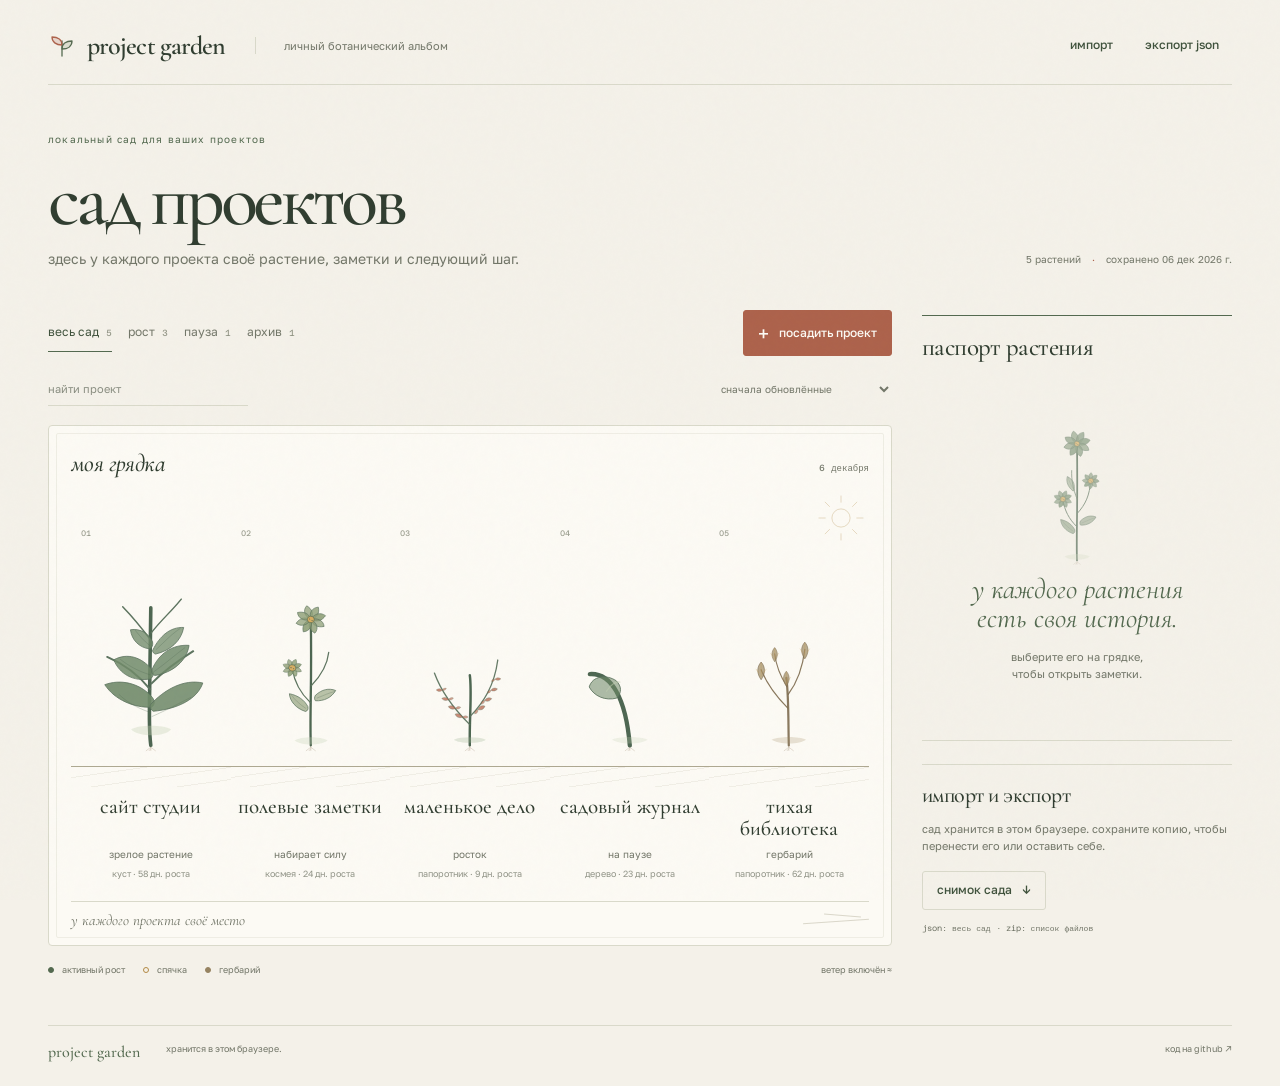
==== commit faf48793: "style: unify public copy and refresh screenshots" ====
--- a/index.html
+++ b/index.html
@@ -3,10 +3,10 @@
   <head>
     <meta charset="UTF-8" />
     <meta name="viewport" content="width=device-width, initial-scale=1" />
-    <title>project garden — сад проектов</title>
+    <title>project garden: сад проектов</title>
     <meta name="description" content="локальный сад для проектов, заметок и следующих шагов. растения растут со временем, а данные остаются в вашем браузере." />
     <meta name="theme-color" content="#f4f1e9" />
-    <meta property="og:title" content="project garden — сад проектов" />
+    <meta property="og:title" content="project garden: сад проектов" />
     <meta property="og:description" content="у каждого проекта своё растение, заметки и следующий шаг. локальный ботанический сад." />
     <meta property="og:type" content="website" />
     <meta property="og:url" content="https://chebaturkin.github.io/project-garden/" />
@@ -91,7 +91,7 @@
             </div>
             <div class="plants-layer" id="plants-layer"></div>
             <div class="soil" aria-hidden="true">
-              <span class="soil-label">каждому проекту — своё место</span>
+              <span class="soil-label">у каждого проекта своё место</span>
               <span class="soil-line"></span>
               <span class="soil-line soil-line-short"></span>
             </div>
@@ -186,7 +186,7 @@
             </div>
             <label class="visually-hidden" for="file-input">файл json или zip для импорта</label>
             <input class="visually-hidden" id="file-input" type="file" aria-label="файл json или zip для импорта" accept=".json,.zip,application/json,application/zip" />
-            <p class="file-note mono" id="file-note">json — весь сад · zip — список файлов</p>
+            <p class="file-note mono" id="file-note">json: весь сад · zip: список файлов</p>
           </section>
         </aside>
       </div>
@@ -202,7 +202,7 @@
       <input id="growth-slider" type="range" min="0" max="90" value="0" />
       <div class="growth-scale" aria-hidden="true"><span>посадка</span><span>две недели</span><span>три месяца</span></div>
       <p class="growth-explanation">передвиньте ползунок, чтобы посмотреть рост. в саду растение меняется с течением времени. пауза останавливает рост, а заметки помогают помнить, что дальше.</p>
-      <p class="growth-footnote">это наблюдение — проект остаётся как есть.</p>
+      <p class="growth-footnote">наблюдение не меняет проект.</p>
     </dialog>
     <script type="module" src="app.js"></script>
   </body>
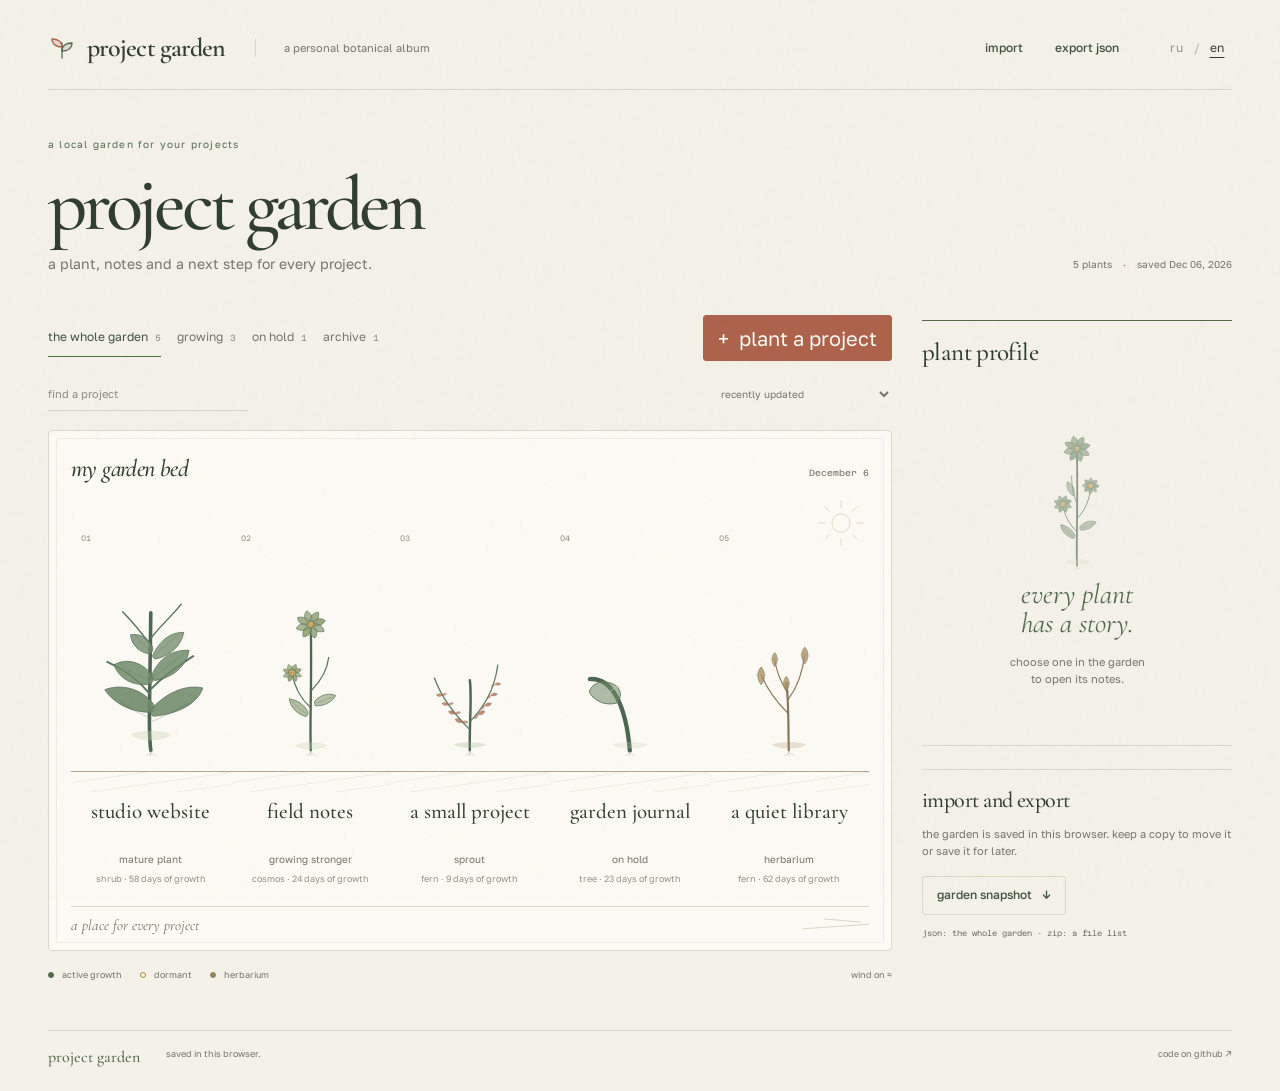
==== commit be7b8d5c: "feat: add russian and english versions" ====
--- a/index.html
+++ b/index.html
@@ -1,209 +1,204 @@
-<!doctype html>
-<html lang="ru">
-  <head>
-    <meta charset="UTF-8" />
-    <meta name="viewport" content="width=device-width, initial-scale=1" />
-    <title>project garden: сад проектов</title>
-    <meta name="description" content="локальный сад для проектов, заметок и следующих шагов. растения растут со временем, а данные остаются в вашем браузере." />
-    <meta name="theme-color" content="#f4f1e9" />
-    <meta property="og:title" content="project garden: сад проектов" />
-    <meta property="og:description" content="у каждого проекта своё растение, заметки и следующий шаг. локальный ботанический сад." />
-    <meta property="og:type" content="website" />
-    <meta property="og:url" content="https://chebaturkin.github.io/project-garden/" />
-    <meta property="og:image" content="https://chebaturkin.github.io/project-garden/docs/images/garden.png" />
-    <link rel="icon" href="favicon.svg" type="image/svg+xml" />
-    <link rel="preconnect" href="https://fonts.googleapis.com" />
-    <link rel="preconnect" href="https://fonts.gstatic.com" crossorigin />
-    <link href="https://fonts.googleapis.com/css2?family=Azeret+Mono:wght@400;500&family=Cormorant+Garamond:ital,wght@0,400;0,500;0,600;1,400;1,500&family=Golos+Text:wght@400;500;600&display=swap" rel="stylesheet" />
-    <link rel="stylesheet" href="styles.css" />
-  </head>
-  <body>
-    <a class="skip-link" href="#main-content">к содержанию</a>
-    <main class="app-shell" id="main-content">
-      <header class="topbar">
-        <a class="brand" href="./" aria-label="project garden, на главную">
-          <svg class="brand-mark" viewBox="0 0 28 28" aria-hidden="true" focusable="false">
-            <path d="M14 24V9" />
-            <path d="M14 13C8 13 4 10 4 5c6 0 10 3 10 8Z" />
-            <path d="M14 17c6 0 10-3 10-8-6 0-10 3-10 8Z" />
-          </svg>
-          <span class="brand-name">project garden</span>
-        </a>
-        <span class="topbar-note">личный ботанический альбом</span>
-        <nav class="top-actions" aria-label="инструменты журнала">
-          <button class="button button-link" id="import-button" type="button">импорт</button>
-          <button class="button button-link" id="export-json" type="button">экспорт json</button>
-        </nav>
-      </header>
+<!DOCTYPE html>
 
-      <section class="intro" aria-labelledby="page-title">
-        <div>
-          <p class="eyebrow">локальный сад для ваших проектов</p>
-          <h1 id="page-title">сад проектов</h1>
-          <p class="intro-copy">здесь у каждого проекта своё растение, заметки и следующий шаг.</p>
-        </div>
-        <div class="intro-meta" aria-label="сводка сада">
-          <span id="project-count">0 растений</span>
-          <span class="meta-separator" aria-hidden="true">·</span>
-          <span id="last-sync">локально</span>
-        </div>
-      </section>
-
-      <div class="workspace">
-        <section class="garden-column" aria-labelledby="garden-title">
-          <div class="garden-toolbar">
-              <div class="filters" role="group" aria-label="фильтр по состоянию">
-                <button class="filter-button is-active" data-filter="all" type="button">весь сад <span class="filter-count" id="filter-count-all">0</span></button>
-                <button class="filter-button" data-filter="active" type="button">рост <span class="filter-count" id="filter-count-active">0</span></button>
-                <button class="filter-button" data-filter="sleeping" type="button">пауза <span class="filter-count" id="filter-count-sleeping">0</span></button>
-                <button class="filter-button" data-filter="archived" type="button">архив <span class="filter-count" id="filter-count-archived">0</span></button>
-              </div>
-              <div class="garden-tools" role="search">
-                  <label class="search-field">
-                    <span class="visually-hidden">поиск по саду</span>
-                    <input id="project-search" type="search" placeholder="найти проект" autocomplete="off" />
-                    <button class="search-clear" id="clear-search" type="button" aria-label="очистить поиск" hidden>×</button>
-                  </label>
-                  <label class="sort-field">
-                    <span class="visually-hidden">сортировка проектов</span>
-                    <select id="project-sort">
-                      <option value="updated">сначала обновлённые</option>
-                      <option value="name">по названию</option>
-                      <option value="status">по состоянию</option>
-                    </select>
-                  </label>
-              </div>
-              <button class="button button-plant" id="add-project" type="button"><span aria-hidden="true">+</span> посадить проект</button>
-          </div>
-
-          <div class="garden-scene" id="garden-scene">
-            <div class="scene-heading">
-              <h2 id="garden-title">моя грядка</h2>
-              <span class="scene-date" id="scene-date"></span>
-            </div>
-            <svg class="scene-sun" viewBox="0 0 80 80" aria-hidden="true"><circle cx="40" cy="40" r="13"/><path d="M40 8v10m0 44v10M8 40h10m44 0h10M17 17l7 7m32 32 7 7M17 63l7-7m32-32 7-7"/></svg>
-            <div class="garden-empty" id="garden-empty" hidden>
-              <span class="empty-stamp">пустая грядка</span>
-              <h3 id="empty-title">посадите первый проект</h3>
-              <p id="empty-copy">добавьте растение вручную или импортируйте json. сад сохранится в этом браузере.</p>
-              <button class="button button-secondary" type="button" data-action="empty-add">добавить растение</button>
-              <button class="button button-quiet" id="clear-filter" type="button" hidden>показать все</button>
-            </div>
-            <div class="plants-layer" id="plants-layer"></div>
-            <div class="soil" aria-hidden="true">
-              <span class="soil-label">у каждого проекта своё место</span>
-              <span class="soil-line"></span>
-              <span class="soil-line soil-line-short"></span>
-            </div>
-          </div>
-
-          <div class="garden-footer">
-            <span><i class="legend-dot legend-active" aria-hidden="true"></i> активный рост</span>
-            <span><i class="legend-dot legend-sleeping" aria-hidden="true"></i> спячка</span>
-            <span><i class="legend-dot legend-archived" aria-hidden="true"></i> гербарий</span>
-            <button class="motion-toggle" id="motion-toggle" type="button" aria-pressed="true">ветер включён <span aria-hidden="true">≈</span></button>
-          </div>
-        </section>
-
-        <aside class="side-column">
-          <section class="panel inspector-panel" aria-labelledby="inspector-title">
-            <div class="section-heading compact">
-              <div>
-              <h2 id="inspector-title">паспорт растения</h2>
-              </div>
-              <span class="panel-index" id="panel-index"></span>
-            </div>
-            <div id="inspector-empty" class="inspector-empty">
-                <div id="empty-specimen" class="empty-specimen" aria-hidden="true"></div>
-                <p>у каждого растения<br />есть своя история.</p>
-                <span>выберите его на грядке,<br />чтобы открыть заметки.</span>
-            </div>
-            <form id="project-form" class="project-form" hidden>
-              <input type="hidden" id="project-id" name="id" />
-              <div class="plant-preview" id="plant-preview" aria-hidden="true"></div>
-              <div class="botanical-caption"><span id="plant-species"></span><span id="growth-stage"></span></div>
-              <div class="growth-track" aria-hidden="true"><span id="growth-fill"></span></div>
-              <div class="growth-info"><span id="growth-days"></span><button id="preview-growth" type="button">посмотреть рост <span aria-hidden="true">↗</span></button></div>
-              <div class="status-line">
-                <span class="status-marker" id="status-marker"></span>
-                <span class="mono" id="status-copy">активен</span>
-                <span class="mono status-age" id="status-age">обновлено сегодня</span>
-              </div>
-              <label class="field field-large">
-                <span>название</span>
-                <input id="project-name" name="name" required maxlength="60" placeholder="например, сайт студии" />
-              </label>
-              <div class="form-grid">
-                <label class="field">
-                  <span>состояние</span>
-                  <select id="project-status" name="status">
-                    <option value="active">активный рост</option>
-                    <option value="sleeping">в спячке</option>
-                    <option value="archived">в архиве</option>
-                  </select>
-                </label>
-                <label class="field color-field">
-                  <span>цвет листьев</span>
-                  <input id="project-color" name="color" type="color" value="#b7644a" />
-                </label>
-              </div>
-              <label class="field">
-                <span>заметка</span>
-                <textarea id="project-note" name="note" rows="2" maxlength="240" placeholder="что важно помнить"></textarea>
-              </label>
-              <label class="field next-step-field">
-                <span>следующий шаг</span>
-                <input id="project-next-step" name="nextStep" maxlength="120" placeholder="например, собрать обратную связь" />
-              </label>
-              <details class="project-details">
-                <summary>описание и дата</summary>
-                <label class="field">
-                  <span>описание</span>
-                  <textarea id="project-description" name="description" rows="2" maxlength="220" placeholder="что растёт и зачем"></textarea>
-                </label>
-                <label class="field">
-                  <span>последнее обновление</span>
-                  <input id="project-updated" name="updatedAt" type="date" />
-                </label>
-              </details>
-              <div class="form-actions">
-                <button class="button button-primary" type="submit">сохранить паспорт</button>
-                <button class="button button-secondary" id="duplicate-project" type="button">дублировать</button>
-                <button class="button button-quiet" id="delete-project" type="button">удалить</button>
-              </div>
-            </form>
-          </section>
-
-          <section class="panel tools-panel" aria-labelledby="tools-title">
-            <div class="section-heading compact">
-              <div>
-              <h2 id="tools-title">импорт и экспорт</h2>
-              </div>
-            </div>
-              <p class="panel-copy">сад хранится в этом браузере. сохраните копию, чтобы перенести его или оставить себе.</p>
-            <div class="tool-actions">
-              <button class="button button-secondary" id="export-png" type="button">снимок сада <span aria-hidden="true">↓</span></button>
-            </div>
-            <label class="visually-hidden" for="file-input">файл json или zip для импорта</label>
-            <input class="visually-hidden" id="file-input" type="file" aria-label="файл json или zip для импорта" accept=".json,.zip,application/json,application/zip" />
-            <p class="file-note mono" id="file-note">json: весь сад · zip: список файлов</p>
-          </section>
-        </aside>
-      </div>
-      <footer class="page-footer"><span>project garden</span><span>хранится в этом браузере.</span><a href="https://github.com/chebaturkin/project-garden" target="_blank" rel="noreferrer">код на github ↗</a></footer>
-      <p class="toast" id="toast" role="status" aria-live="polite"></p>
-    </main>
-    <dialog class="growth-dialog" id="growth-dialog" aria-labelledby="growth-title">
-      <div class="dialog-heading"><div><p class="eyebrow">ботаническое наблюдение</p><h2 id="growth-title">как растёт растение</h2></div><button id="close-growth" class="dialog-close" type="button" aria-label="закрыть наблюдение">×</button></div>
-      <p id="growth-project-name" class="growth-project-name"></p>
-      <div id="growth-specimen" class="growth-specimen" aria-hidden="true"></div>
-      <div class="growth-reading"><span id="growth-preview-stage"></span><output id="growth-preview-days" for="growth-slider">0 дней</output></div>
-      <label class="visually-hidden" for="growth-slider">дни активного роста</label>
-      <input id="growth-slider" type="range" min="0" max="90" value="0" />
-      <div class="growth-scale" aria-hidden="true"><span>посадка</span><span>две недели</span><span>три месяца</span></div>
-      <p class="growth-explanation">передвиньте ползунок, чтобы посмотреть рост. в саду растение меняется с течением времени. пауза останавливает рост, а заметки помогают помнить, что дальше.</p>
-      <p class="growth-footnote">наблюдение не меняет проект.</p>
-    </dialog>
-    <script type="module" src="app.js"></script>
-  </body>
+<html lang="en">
+<head>
+<meta charset="utf-8"/>
+<meta content="width=device-width, initial-scale=1" name="viewport"/>
+<title data-i18n="s130">project garden: a garden for projects</title>
+<meta content="a local garden for projects, notes and next steps. plants grow over time and your data stays in your browser." data-i18n-content="s129" name="description"/>
+<meta content="#f4f1e9" name="theme-color"/>
+<meta content="project garden: a garden for projects" data-i18n-content="s130" property="og:title"/>
+<meta content="a plant, notes and a next step for every project. a local botanical garden." data-i18n-content="s131" property="og:description"/>
+<meta content="website" property="og:type"/>
+<meta content="https://chebaturkin.github.io/project-garden/?lang=en" data-i18n-content="socialUrl" property="og:url"/>
+<meta content="https://chebaturkin.github.io/project-garden/docs/images/en/garden.png" data-i18n-content="socialImage" property="og:image"/>
+<link href="favicon.svg" rel="icon" type="image/svg+xml"/>
+<link href="https://fonts.googleapis.com" rel="preconnect"/>
+<link crossorigin="" href="https://fonts.gstatic.com" rel="preconnect"/>
+<link href="https://fonts.googleapis.com/css2?family=Azeret+Mono:wght@400;500&amp;family=Cormorant+Garamond:ital,wght@0,400;0,500;0,600;1,400;1,500&amp;family=Golos+Text:wght@400;500;600&amp;display=swap" rel="stylesheet"/>
+<link href="styles.css" rel="stylesheet"/>
+</head>
+<body>
+<a class="skip-link" data-i18n="s144" href="#main-content">к содержанию</a>
+<main class="app-shell" id="main-content">
+<header class="topbar">
+<a aria-label="project garden, на главную" class="brand" data-i18n-aria-label="s132" href="./">
+<svg aria-hidden="true" class="brand-mark" focusable="false" viewbox="0 0 28 28">
+<path d="M14 24V9"></path>
+<path d="M14 13C8 13 4 10 4 5c6 0 10 3 10 8Z"></path>
+<path d="M14 17c6 0 10-3 10-8-6 0-10 3-10 8Z"></path>
+</svg>
+<span class="brand-name">project garden</span>
+</a>
+<span class="topbar-note" data-i18n="s145">личный ботанический альбом</span>
+<nav aria-label="инструменты журнала" class="top-actions" data-i18n-aria-label="s133">
+<button class="button button-link" data-i18n="s146" id="import-button" type="button">импорт</button>
+<button class="button button-link" data-i18n="s147" id="export-json" type="button">экспорт json</button>
+</nav>
+<nav aria-label="language" class="language-control" data-language-control=""><button aria-label="русский" aria-pressed="false" data-language="ru" lang="ru" type="button">ru</button><span aria-hidden="true">/</span><button aria-label="english" aria-pressed="false" data-language="en" lang="en" type="button">en</button></nav></header>
+<section aria-labelledby="page-title" class="intro">
+<div>
+<p class="eyebrow" data-i18n="s148">локальный сад для ваших проектов</p>
+<h1 data-i18n="s116" id="page-title">сад проектов</h1>
+<p class="intro-copy" data-i18n="s149">здесь у каждого проекта своё растение, заметки и следующий шаг.</p>
+</div>
+<div aria-label="сводка сада" class="intro-meta" data-i18n-aria-label="s134">
+<span data-i18n="s150" id="project-count">0 растений</span>
+<span aria-hidden="true" class="meta-separator">·</span>
+<span data-i18n="s44" id="last-sync">локально</span>
+</div>
+</section>
+<div class="workspace">
+<section aria-labelledby="garden-title" class="garden-column">
+<div class="garden-toolbar">
+<div aria-label="фильтр по состоянию" class="filters" data-i18n-aria-label="s135" role="group">
+<button class="filter-button is-active" data-filter="all" type="button"><span data-i18n="s151">весь сад</span> <span class="filter-count" id="filter-count-all">0</span></button>
+<button class="filter-button" data-filter="active" type="button"><span data-i18n="s152">рост</span> <span class="filter-count" id="filter-count-active">0</span></button>
+<button class="filter-button" data-filter="sleeping" type="button"><span data-i18n="s153">пауза</span> <span class="filter-count" id="filter-count-sleeping">0</span></button>
+<button class="filter-button" data-filter="archived" type="button"><span data-i18n="s82">архив</span> <span class="filter-count" id="filter-count-archived">0</span></button>
+</div>
+<div class="garden-tools" role="search">
+<label class="search-field">
+<span class="visually-hidden" data-i18n="s154">поиск по саду</span>
+<input autocomplete="off" data-i18n-placeholder="s136" id="project-search" placeholder="найти проект" type="search"/>
+<button aria-label="очистить поиск" class="search-clear" data-i18n-aria-label="s137" hidden="" id="clear-search" type="button">×</button>
+</label>
+<label class="sort-field">
+<span class="visually-hidden" data-i18n="s155">сортировка проектов</span>
+<select id="project-sort">
+<option data-i18n="s156" value="updated">сначала обновлённые</option>
+<option data-i18n="s157" value="name">по названию</option>
+<option data-i18n="s158" value="status">по состоянию</option>
+</select>
+</label>
+</div>
+<button class="button button-plant" id="add-project" type="button"><span aria-hidden="true">+</span> <span data-i18n="s159">посадить проект</span></button>
+</div>
+<div class="garden-scene" id="garden-scene">
+<div class="scene-heading">
+<h2 data-i18n="s160" id="garden-title">моя грядка</h2>
+<span class="scene-date" id="scene-date"></span>
+</div>
+<svg aria-hidden="true" class="scene-sun" viewbox="0 0 80 80"><circle cx="40" cy="40" r="13"></circle><path d="M40 8v10m0 44v10M8 40h10m44 0h10M17 17l7 7m32 32 7 7M17 63l7-7m32-32 7-7"></path></svg>
+<div class="garden-empty" hidden="" id="garden-empty">
+<span class="empty-stamp" data-i18n="s161">пустая грядка</span>
+<h3 data-i18n="s31" id="empty-title">посадите первый проект</h3>
+<p data-i18n="s33" id="empty-copy">добавьте растение вручную или импортируйте json. сад сохранится в этом браузере.</p>
+<button class="button button-secondary" data-action="empty-add" data-i18n="s162" type="button">добавить растение</button>
+<button class="button button-quiet" data-i18n="s163" hidden="" id="clear-filter" type="button">показать все</button>
+</div>
+<div class="plants-layer" id="plants-layer"></div>
+<div aria-hidden="true" class="soil">
+<span class="soil-label" data-i18n="s120">у каждого проекта своё место</span>
+<span class="soil-line"></span>
+<span class="soil-line soil-line-short"></span>
+</div>
+</div>
+<div class="garden-footer">
+<span><i aria-hidden="true" class="legend-dot legend-active"></i> <span data-i18n="s102">активный рост</span></span>
+<span><i aria-hidden="true" class="legend-dot legend-sleeping"></i> <span data-i18n="s164">спячка</span></span>
+<span><i aria-hidden="true" class="legend-dot legend-archived"></i> <span data-i18n="s37">гербарий</span></span>
+<button aria-pressed="true" class="motion-toggle" id="motion-toggle" type="button"><span data-i18n="s165">ветер включён</span> <span aria-hidden="true">≈</span></button>
+</div>
+</section>
+<aside class="side-column">
+<section aria-labelledby="inspector-title" class="panel inspector-panel">
+<div class="section-heading compact">
+<div>
+<h2 data-i18n="s166" id="inspector-title">паспорт растения</h2>
+</div>
+<span class="panel-index" id="panel-index"></span>
+</div>
+<div class="inspector-empty" id="inspector-empty">
+<div aria-hidden="true" class="empty-specimen" id="empty-specimen"></div>
+<p><span data-i18n="s167">у каждого растения</span><br/><span data-i18n="s168">есть своя история.</span></p>
+<span><span data-i18n="s169">выберите его на грядке,</span><br/><span data-i18n="s170">чтобы открыть заметки.</span></span>
+</div>
+<form class="project-form" hidden="" id="project-form">
+<input id="project-id" name="id" type="hidden"/>
+<div aria-hidden="true" class="plant-preview" id="plant-preview"></div>
+<div class="botanical-caption"><span id="plant-species"></span><span id="growth-stage"></span></div>
+<div aria-hidden="true" class="growth-track"><span id="growth-fill"></span></div>
+<div class="growth-info"><span id="growth-days"></span><button id="preview-growth" type="button"><span data-i18n="s171">посмотреть рост</span> <span aria-hidden="true">↗</span></button></div>
+<div class="status-line">
+<span class="status-marker" id="status-marker"></span>
+<span class="mono" data-i18n="s105" id="status-copy">активен</span>
+<span class="mono status-age" data-i18n="s172" id="status-age">обновлено сегодня</span>
+</div>
+<label class="field field-large">
+<span data-i18n="s173">название</span>
+<input data-i18n-placeholder="s138" id="project-name" maxlength="60" name="name" placeholder="например, сайт студии" required=""/>
+</label>
+<div class="form-grid">
+<label class="field">
+<span data-i18n="s174">состояние</span>
+<select id="project-status" name="status">
+<option data-i18n="s102" value="active">активный рост</option>
+<option data-i18n="s103" value="sleeping">в спячке</option>
+<option data-i18n="s104" value="archived">в архиве</option>
+</select>
+</label>
+<label class="field color-field">
+<span data-i18n="s175">цвет листьев</span>
+<input id="project-color" name="color" type="color" value="#b7644a"/>
+</label>
+</div>
+<label class="field">
+<span data-i18n="s176">заметка</span>
+<textarea data-i18n-placeholder="s139" id="project-note" maxlength="240" name="note" placeholder="что важно помнить" rows="2"></textarea>
+</label>
+<label class="field next-step-field">
+<span data-i18n="s177">следующий шаг</span>
+<input data-i18n-placeholder="s140" id="project-next-step" maxlength="120" name="nextStep" placeholder="например, собрать обратную связь"/>
+</label>
+<details class="project-details">
+<summary data-i18n="s178">описание и дата</summary>
+<label class="field">
+<span data-i18n="s179">описание</span>
+<textarea data-i18n-placeholder="s141" id="project-description" maxlength="220" name="description" placeholder="что растёт и зачем" rows="2"></textarea>
+</label>
+<label class="field">
+<span data-i18n="s180">последнее обновление</span>
+<input id="project-updated" name="updatedAt" type="date"/>
+</label>
+</details>
+<div class="form-actions">
+<button class="button button-primary" data-i18n="s181" type="submit">сохранить паспорт</button>
+<button class="button button-secondary" data-i18n="s182" id="duplicate-project" type="button">дублировать</button>
+<button class="button button-quiet" data-i18n="s183" id="delete-project" type="button">удалить</button>
+</div>
+</form>
+</section>
+<section aria-labelledby="tools-title" class="panel tools-panel">
+<div class="section-heading compact">
+<div>
+<h2 data-i18n="s184" id="tools-title">импорт и экспорт</h2>
+</div>
+</div>
+<p class="panel-copy" data-i18n="s185">сад хранится в этом браузере. сохраните копию, чтобы перенести его или оставить себе.</p>
+<div class="tool-actions">
+<button class="button button-secondary" id="export-png" type="button"><span data-i18n="s186">снимок сада</span> <span aria-hidden="true">↓</span></button>
+</div>
+<label class="visually-hidden" data-i18n="s142" for="file-input">файл json или zip для импорта</label>
+<input accept=".json,.zip,application/json,application/zip" aria-label="файл json или zip для импорта" class="visually-hidden" data-i18n-aria-label="s142" id="file-input" type="file"/>
+<p class="file-note mono" data-i18n="s187" id="file-note">json: весь сад · zip: список файлов</p>
+</section>
+</aside>
+</div>
+<footer class="page-footer"><span>project garden</span><span data-i18n="s188">хранится в этом браузере.</span><a data-i18n="s189" href="https://github.com/chebaturkin/project-garden" rel="noreferrer" target="_blank">код на github ↗</a></footer>
+<p aria-live="polite" class="toast" id="toast" role="status"></p>
+</main>
+<dialog aria-labelledby="growth-title" class="growth-dialog" id="growth-dialog">
+<div class="dialog-heading"><div><p class="eyebrow" data-i18n="s190">ботаническое наблюдение</p><h2 data-i18n="s191" id="growth-title">как растёт растение</h2></div><button aria-label="закрыть наблюдение" class="dialog-close" data-i18n-aria-label="s143" id="close-growth" type="button">×</button></div>
+<p class="growth-project-name" id="growth-project-name"></p>
+<div aria-hidden="true" class="growth-specimen" id="growth-specimen"></div>
+<div class="growth-reading"><span id="growth-preview-stage"></span><output data-i18n="s192" for="growth-slider" id="growth-preview-days">0 дней</output></div>
+<label class="visually-hidden" data-i18n="s193" for="growth-slider">дни активного роста</label>
+<input id="growth-slider" max="90" min="0" type="range" value="0"/>
+<div aria-hidden="true" class="growth-scale"><span data-i18n="s194">посадка</span><span data-i18n="s195">две недели</span><span data-i18n="s196">три месяца</span></div>
+<p class="growth-explanation" data-i18n="s197">передвиньте ползунок, чтобы посмотреть рост. в саду растение меняется с течением времени. пауза останавливает рост, а заметки помогают помнить, что дальше.</p>
+<p class="growth-footnote" data-i18n="s198">наблюдение не меняет проект.</p>
+</dialog>
+<script src="app.js" type="module"></script>
+</body>
 </html>
--- a/styles.css
+++ b/styles.css
@@ -287,3 +287,11 @@
 /* Roots cross the soil line; stems meet it instead of hovering above it. */
 .plant-button::before { top: 245px; }
 @media (max-width: 600px) { .plant-button::before { top: 203px; } }
+
+/* Language is a small part of the existing masthead, in its own type and ink. */
+.language-control{display:inline-flex;align-items:center;gap:2px;flex-shrink:0;font:inherit;font-size:12px;letter-spacing:.04em;color:inherit;white-space:nowrap}
+.language-control button{appearance:none;border:0;border-radius:0;background:none;color:inherit;font:inherit;letter-spacing:inherit;cursor:pointer;min-width:30px;min-height:44px;padding:7px 3px;opacity:.52;text-underline-offset:5px}
+.language-control button[aria-pressed="true"]{opacity:1;text-decoration:underline;text-decoration-thickness:1px}
+.language-control button:hover{opacity:1}
+.language-control button:focus-visible{outline:2px solid var(--ochre);outline-offset:4px}
+.language-control>span{opacity:.35}
